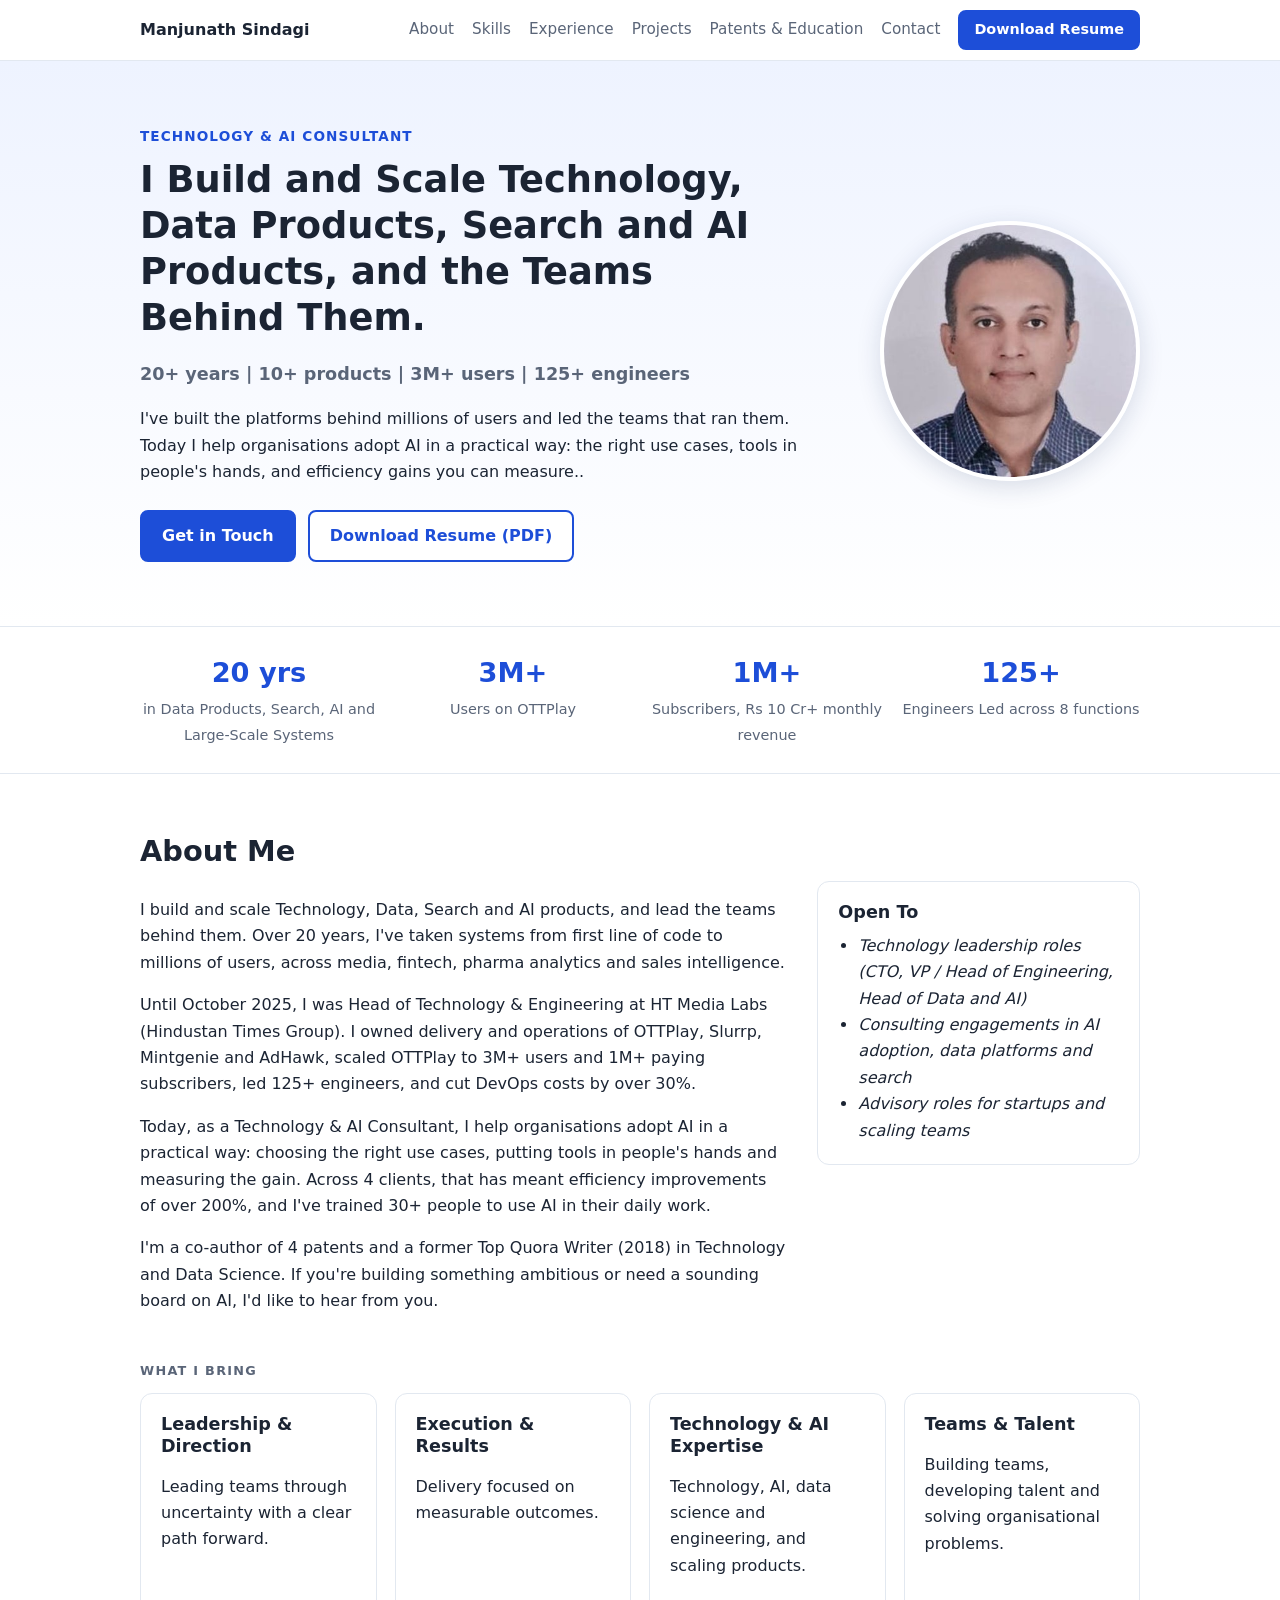
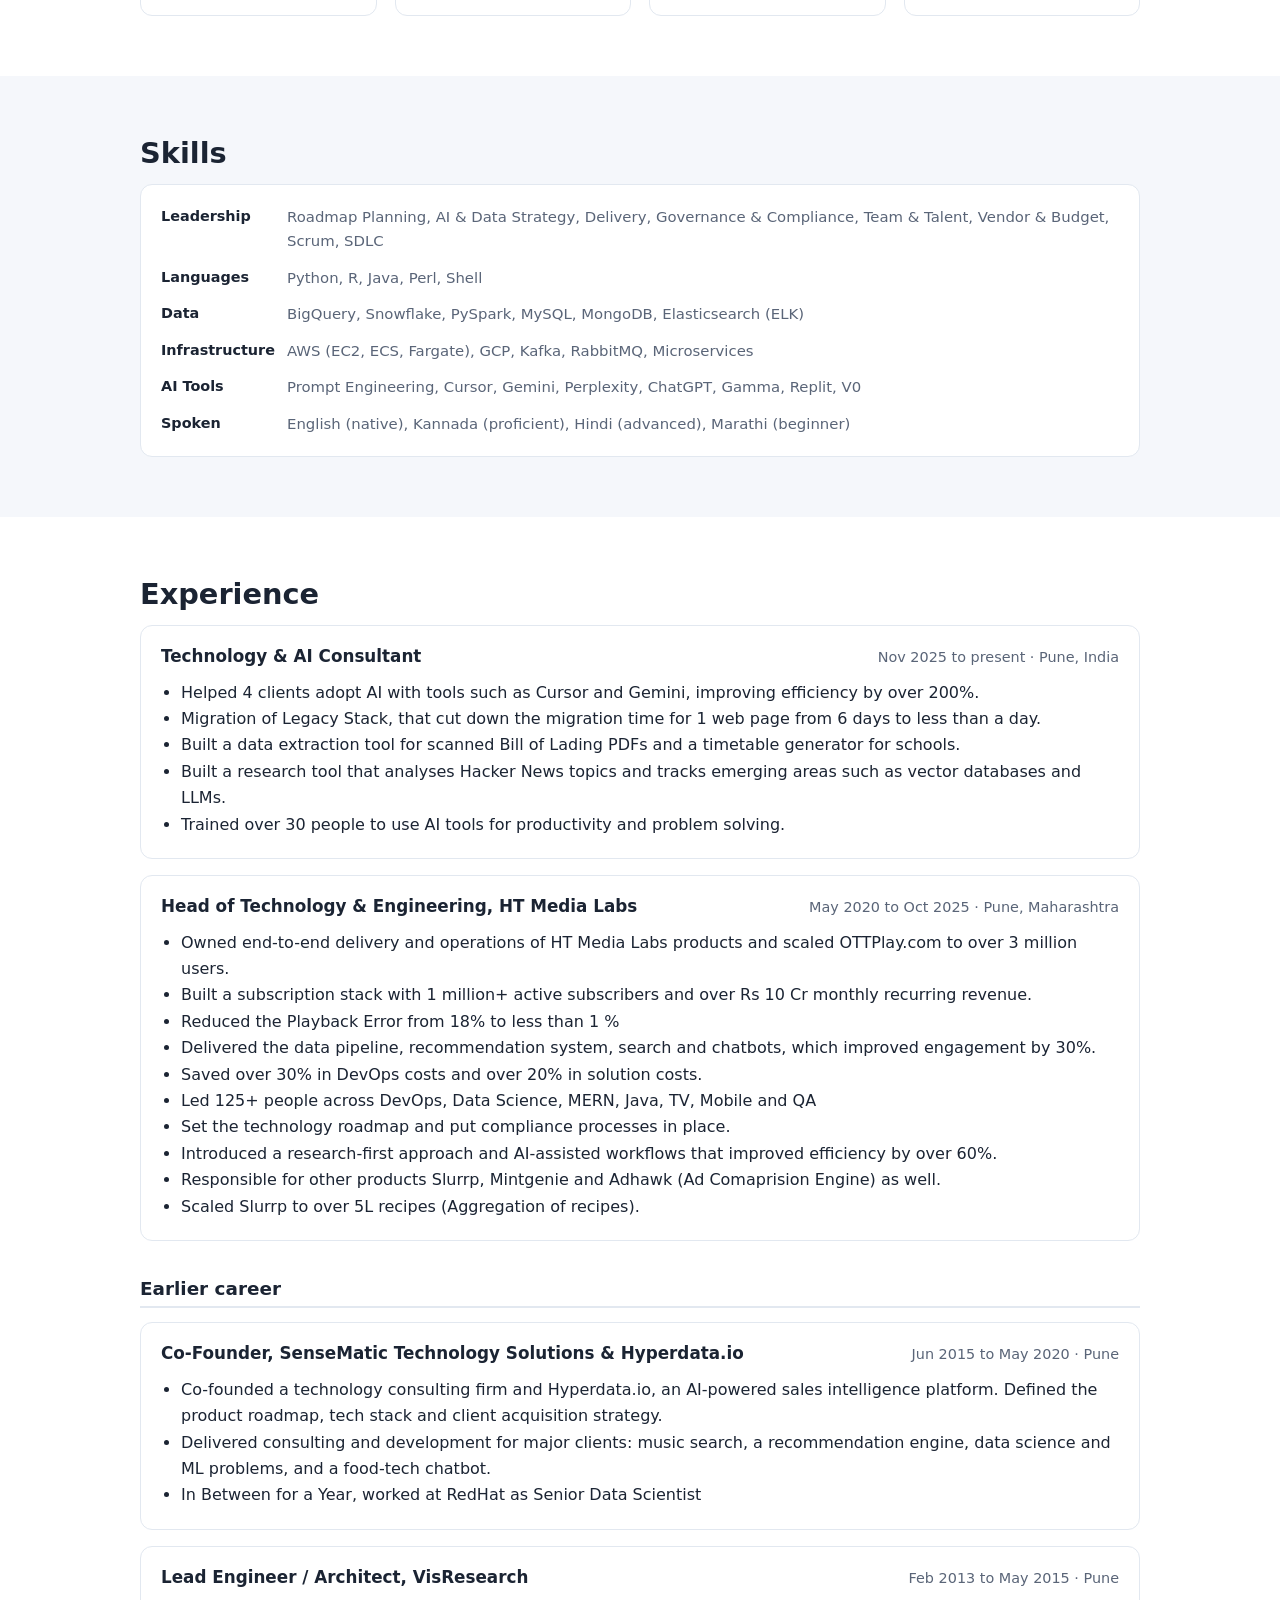
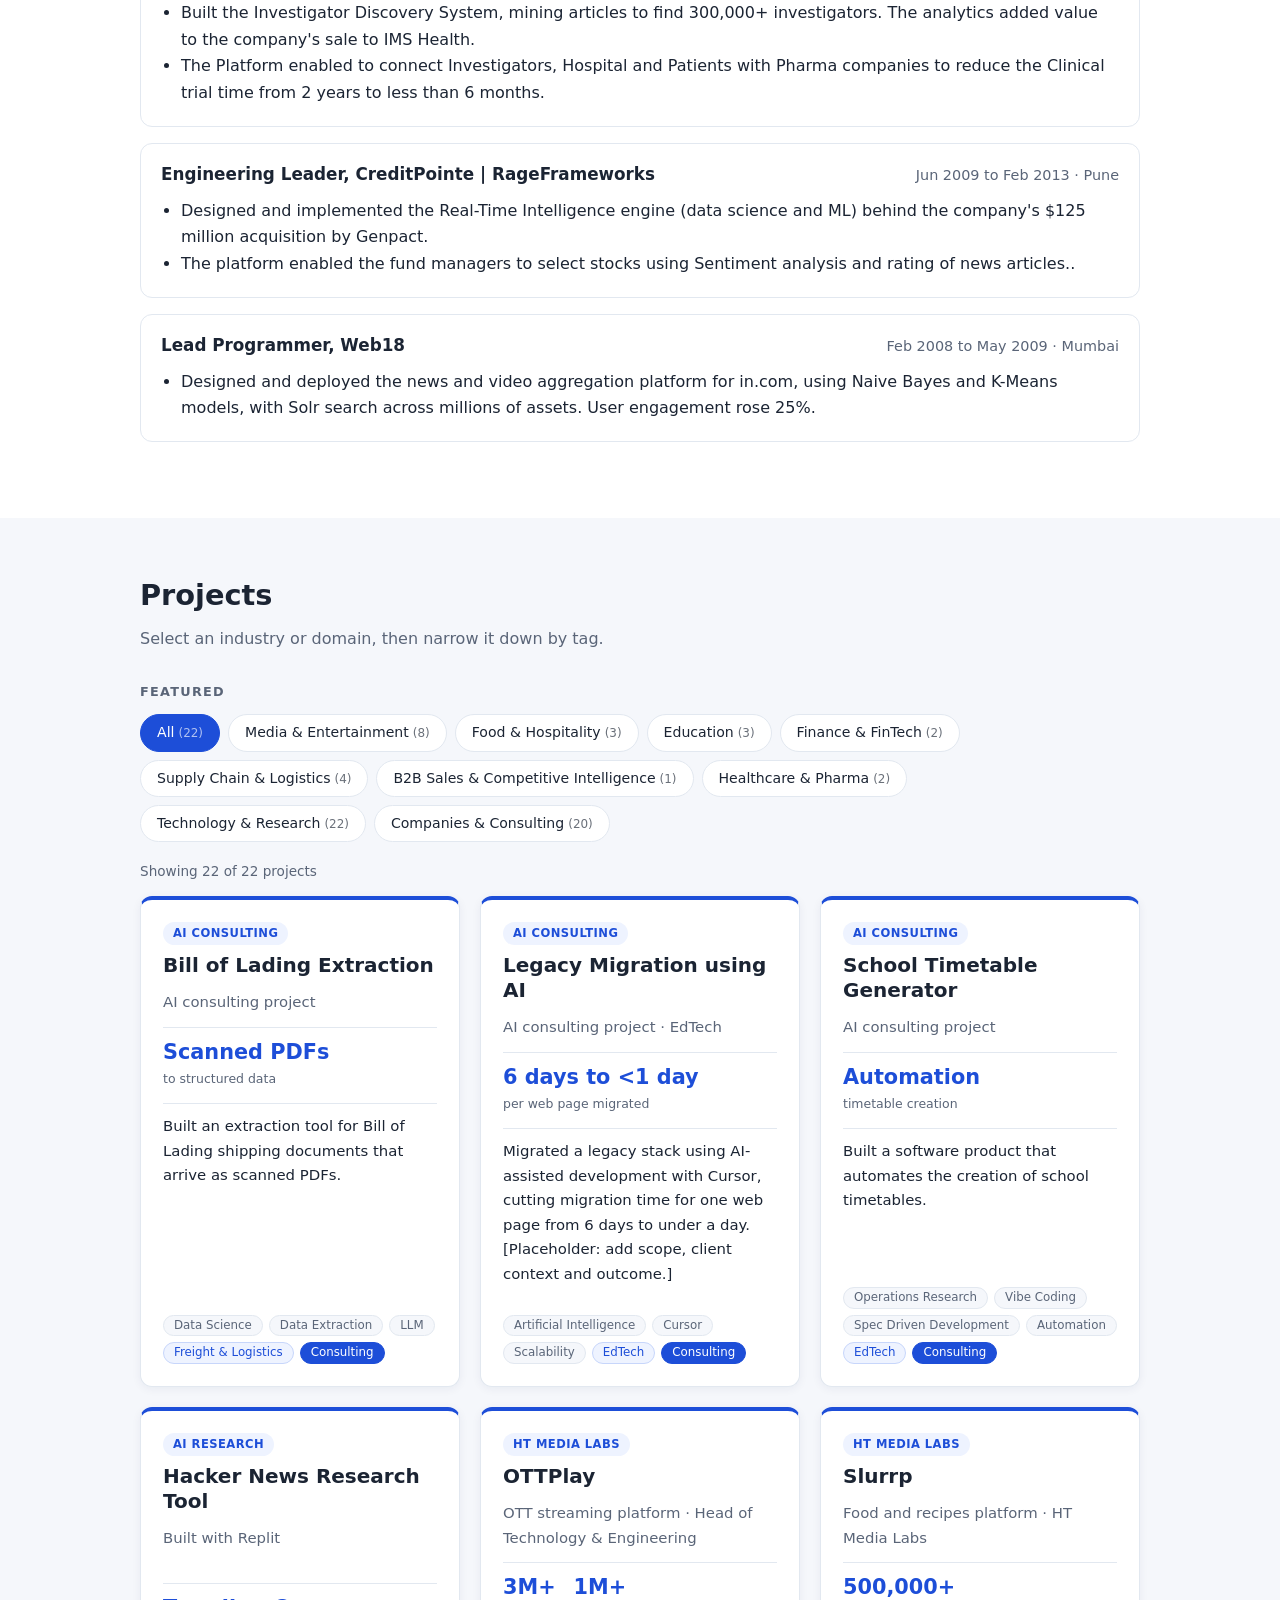
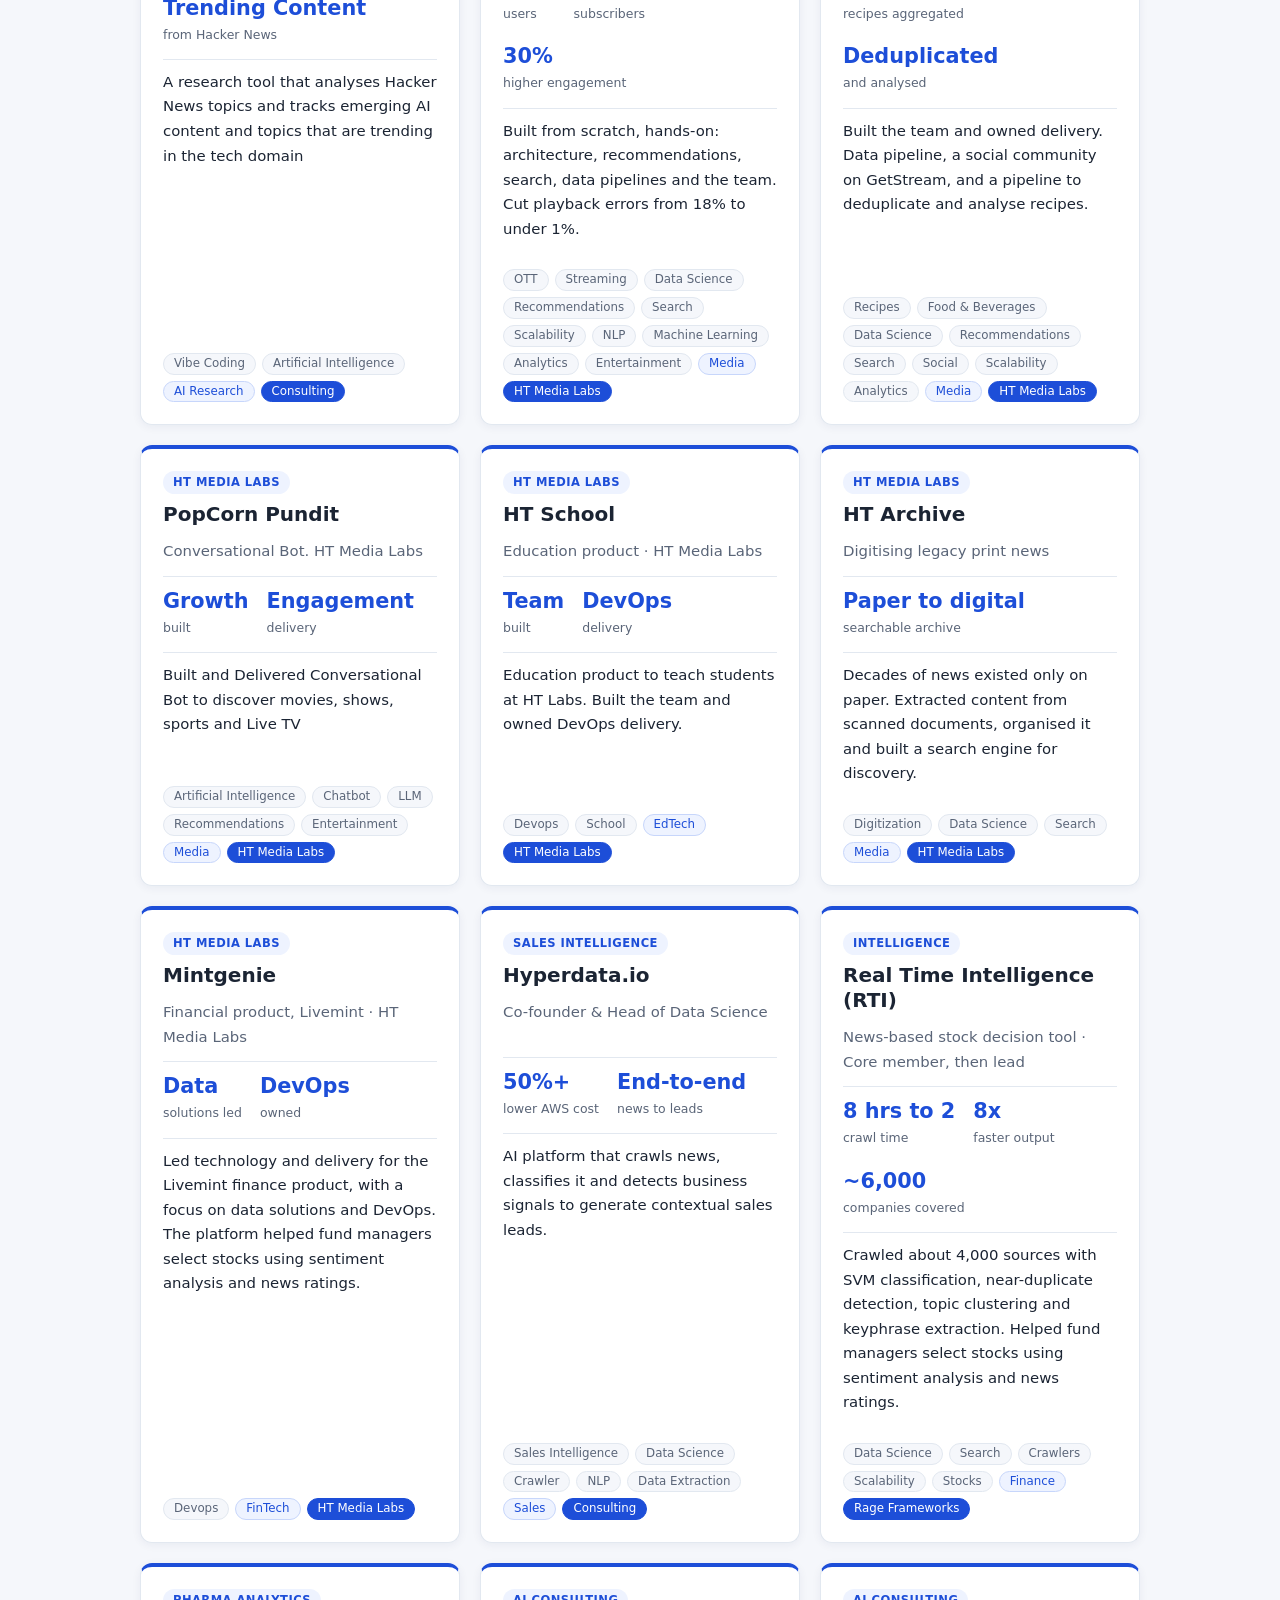
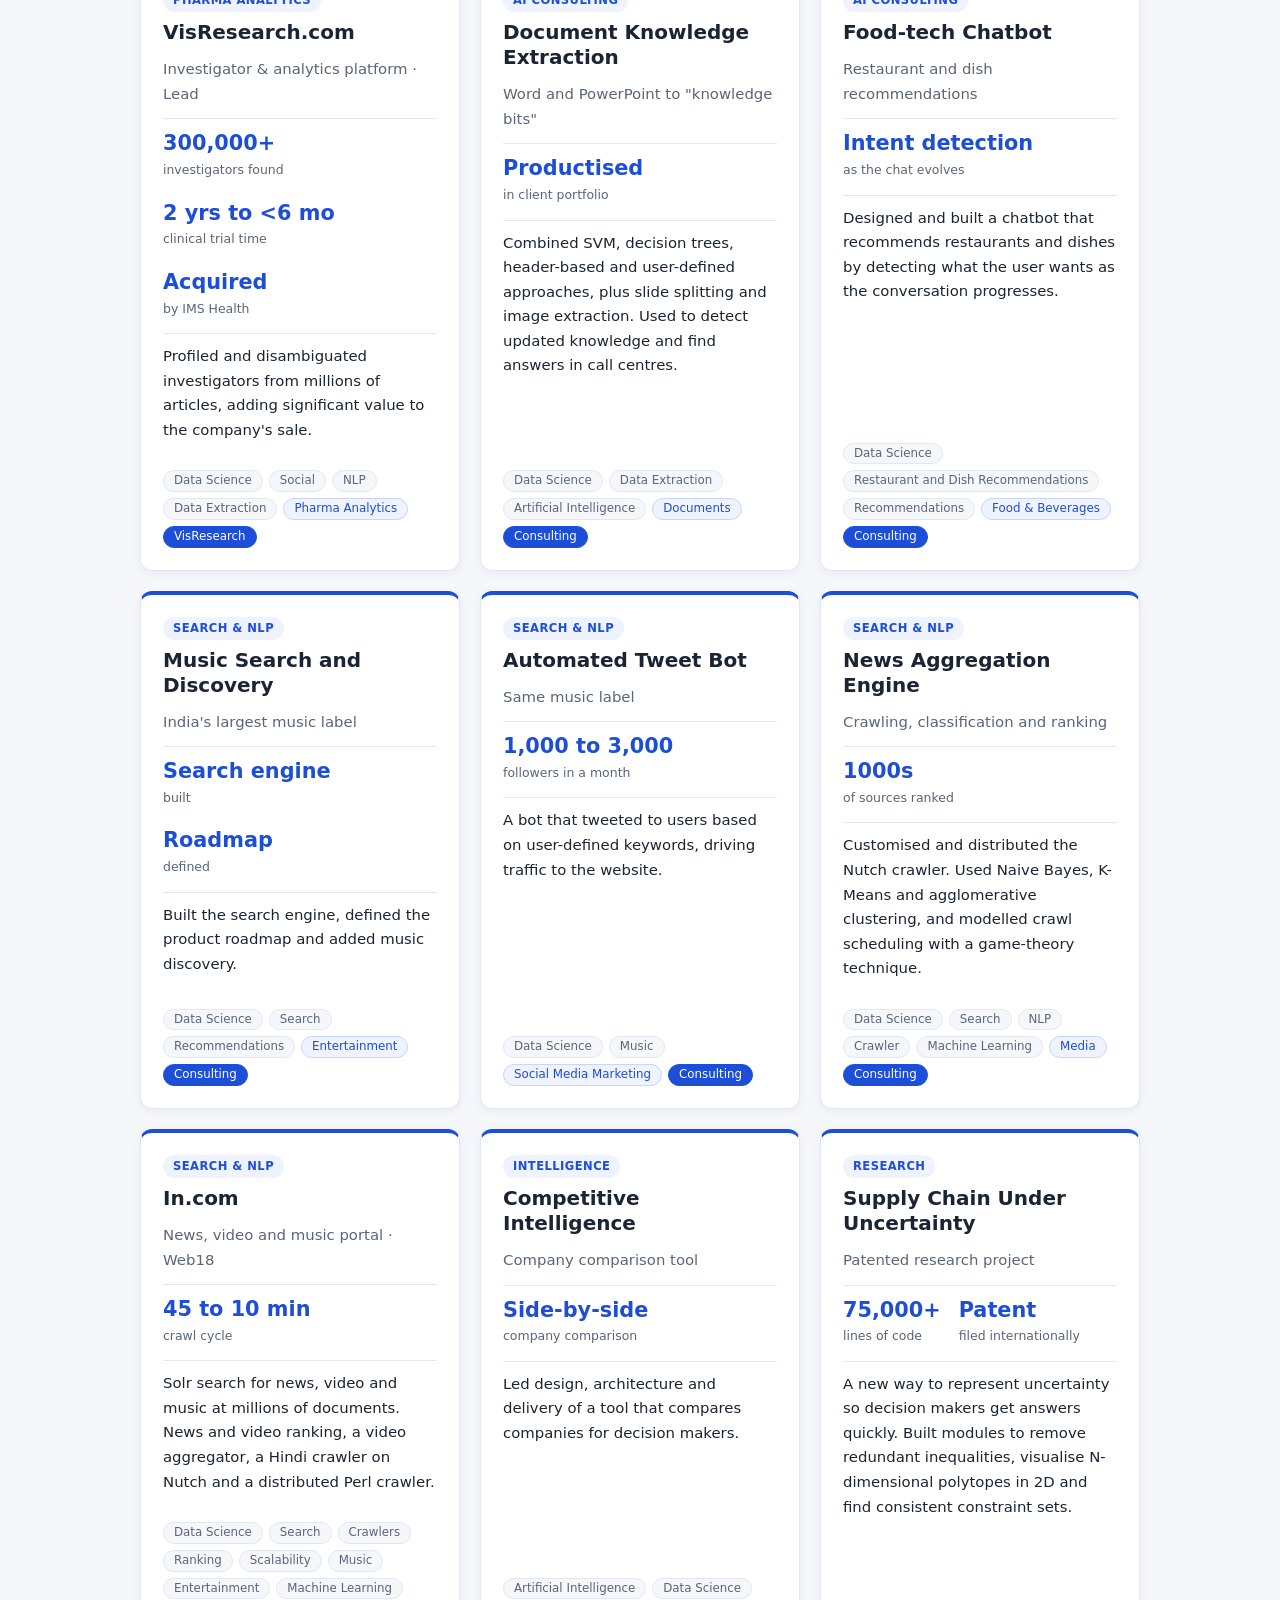
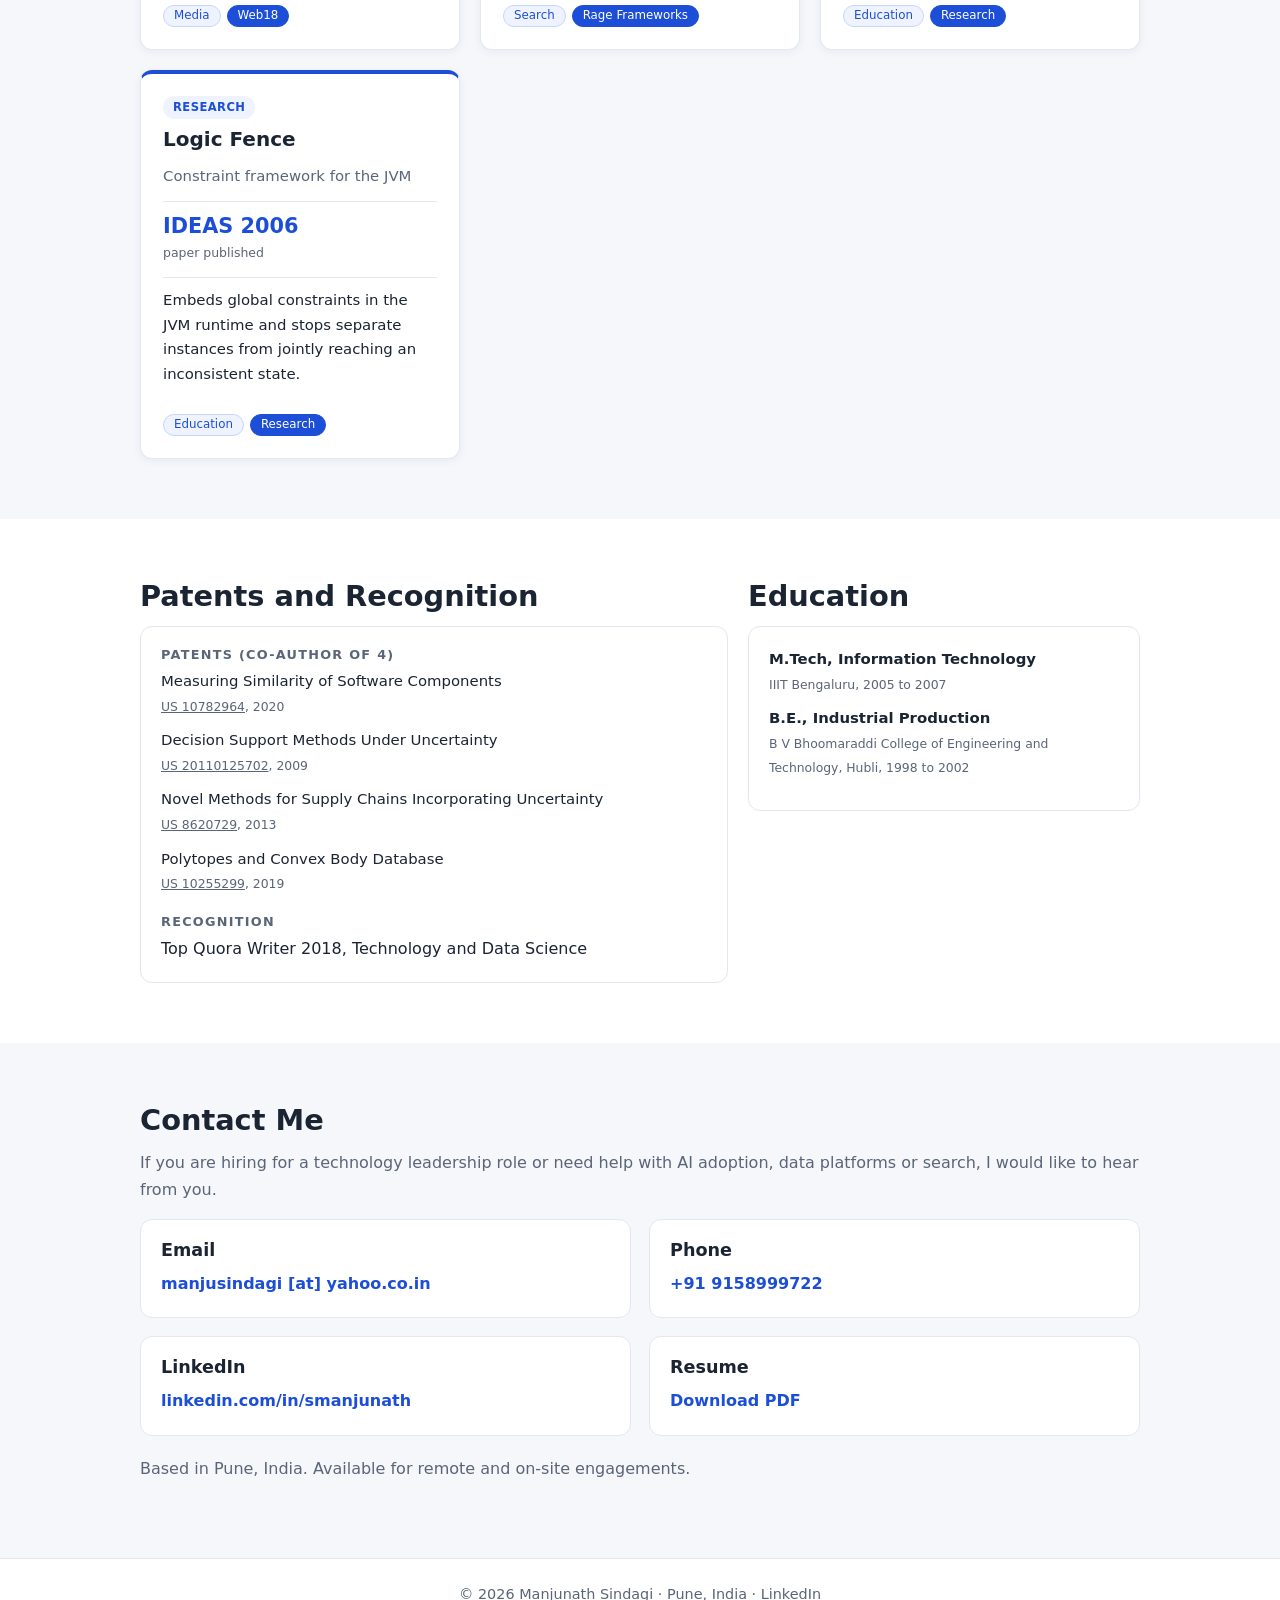
==== index.html @ e5b4298b "Add profile site" ====
<!DOCTYPE html>
<html lang="en">
<head>
  <meta charset="utf-8">
  <meta name="viewport" content="width=device-width, initial-scale=1">
  <title>Manjunath Sindagi | Technology &amp; AI Consultant, Pune</title>
  <meta name="description" content="Manjunath Sindagi is a Technology and AI Consultant in Pune with 20 years of experience building data products, search, AI/ML systems and engineering teams. Scaled OTTPlay to 3M+ users. Open to technology leadership, consulting and advisory roles.">
  <meta name="author" content="Manjunath Sindagi">
  <link rel="canonical" href="https://s-manjunath.github.io/">
  <link rel="icon" href="assets/favicon.svg" type="image/svg+xml">
  <meta name="theme-color" content="#1d4ed8">

  <meta property="og:type" content="website">
  <meta property="og:title" content="Manjunath Sindagi | Technology &amp; AI Consultant">
  <meta property="og:description" content="20 years building data, search and AI products and the teams behind them. Scaled OTTPlay to 3M+ users and led 125+ engineers.">
  <meta property="og:url" content="https://s-manjunath.github.io/">
  <meta property="og:image" content="https://s-manjunath.github.io/assets/og-image.png">
  <meta name="twitter:card" content="summary_large_image">

  <script type="application/ld+json">
  {
    "@context": "https://schema.org",
    "@type": "Person",
    "name": "Manjunath Sindagi",
    "jobTitle": "Technology & AI Consultant",
    "description": "Technology and AI consultant with 20 years of experience in building Technology and Data products, Search, AI/ML systems and engineering leadership.",
    "email": "mailto:manjusindagi [at] yahoo.co.in",
    "url": "https://s-manjunath.github.io/",
    "image": "https://s-manjunath.github.io/assets/photo.jpg",
    "address": {"@type": "PostalAddress", "addressLocality": "Pune", "addressRegion": "Maharashtra", "addressCountry": "IN"},
    "alumniOf": [
      {"@type": "CollegeOrUniversity", "name": "International Institute of Information Technology, Bengaluru"},
      {"@type": "CollegeOrUniversity", "name": "B V Bhoomaraddi College of Engineering and Technology"}
    ],
    "sameAs": ["https://www.linkedin.com/in/smanjunath"]
  }
  </script>

  <link rel="stylesheet" href="styles.css">
  <style>
    /* Project tags: last two = industry (outlined blue) and company / service (solid blue) */
    .feat{display:flex;flex-direction:column}
    .feat[hidden]{display:none}
    .feat .tag{align-self:flex-start}
    .ptags{display:flex;flex-wrap:wrap;gap:6px;margin-top:auto;padding-top:14px}
    .feat .kpis+p{margin-bottom:14px}
    .ptags span{font-size:.74rem;line-height:1.5;background:var(--alt);border:1px solid var(--line);border-radius:999px;padding:1px 10px;color:var(--muted)}
    .ptags .ind{background:#eef3ff;border-color:#c7d6fb;color:var(--brand)}
    .sub-filters{padding-left:14px;border-left:3px solid var(--line)}
    .sub-filters[hidden]{display:none}
    .sub-filters .chip{font-size:.8rem;padding:4px 12px}
    .chip .n{opacity:.65;margin-left:4px;font-size:.85em}
    .count{color:var(--muted);font-size:.85rem;margin:0 0 14px}
    .ptags .org{background:var(--brand);border-color:var(--brand);color:#fff}
  </style>
</head>
<body>
<a class="skip" href="#main">Skip to content</a>

<header class="nav">
  <div class="wrap nav-inner">
    <a class="brand" href="#main">Manjunath Sindagi</a>
    <nav aria-label="Main">
      <a href="#about">About</a>
      <a href="#skills">Skills</a>
      <a href="#experience">Experience</a>
      <a href="#projects">Projects</a>
      <a href="#patents-education">Patents &amp; Education</a>
      <a href="#contact">Contact</a>
      <a class="btn btn-small" href="assets/Manjunath_Sindagi_Resume.pdf" download>Download Resume</a>
    </nav>
  </div>
</header>

<main id="main">

  <section class="hero">
    <div class="wrap hero-inner">
      <div>
        <p class="eyebrow">Technology &amp; AI Consultant</p>
        <h1>I Build and Scale Technology, Data Products, Search and AI Products, and the Teams Behind Them.</h1>
        <p class="lead"><b>20+ years | 10+ products | 3M+ users | 125+ engineers</b>

<p>I've built the platforms behind millions of users and led the teams that ran them. Today I help organisations adopt AI in a practical way: the right use cases, tools in people's hands, and efficiency gains you can measure..</p></p>
        <p class="actions">
          <a class="btn" href="#contact">Get in Touch</a>
          <a class="btn btn-outline" href="assets/Manjunath_Sindagi_Resume.pdf" download>Download Resume (PDF)</a>
        </p>
      </div>
      <img class="photo" src="assets/photo.jpg" alt="Portrait of Manjunath Sindagi" width="260" height="260" fetchpriority="high">
    </div>
  </section>

  <section class="metrics">
    <div class="wrap grid4">
      <div><strong>20 yrs</strong><span>in Data Products, Search, AI and Large-Scale Systems</span></div>
      <div><strong>3M+</strong><span>Users on OTTPlay</span></div>
      <div><strong>1M+</strong><span>Subscribers, Rs 10 Cr+ monthly revenue</span></div>
      <div><strong>125+</strong><span>Engineers Led across 8 functions</span></div>
    </div>
  </section>

  <section id="about" class="section">
    <div class="wrap">
      <h2>About Me</h2>
      <div class="two-col">
        <div>
          <p>I build and scale Technology, Data, Search and AI products, and lead the teams behind them. Over 20 years, I've taken systems from first line of code to millions of users, across media, fintech, pharma analytics and sales intelligence.</p>
<p>Until October 2025, I was Head of Technology &amp; Engineering at HT Media Labs (Hindustan Times Group). I owned delivery and operations of OTTPlay, Slurrp, Mintgenie and AdHawk, scaled OTTPlay to 3M+ users and 1M+ paying subscribers, led 125+ engineers, and cut DevOps costs by over 30%.</p>
<p>Today, as a Technology &amp; AI Consultant, I help organisations adopt AI in a practical way: choosing the right use cases, putting tools in people's hands and measuring the gain. Across 4 clients, that has meant efficiency improvements of over 200%, and I've trained 30+ people to use AI in their daily work.</p>
<p>I'm a co-author of 4 patents and a former Top Quora Writer (2018) in Technology and Data Science. If you're building something ambitious or need a sounding board on AI, I'd like to hear from you.</p>
        </div>
	
        <div class="card">
          <h3>Open To</h3>
          <ul>
            <li><i>Technology leadership roles (CTO, VP / Head of Engineering, Head of Data and AI)</i></li>
            <li><i>Consulting engagements in AI adoption, data platforms and search</i></li>
            <li><i>Advisory roles for startups and scaling teams</i></li>
          </ul>
        </div>
      </div>

      <h3 class="label">What I Bring</h3>
      <div class="cards" style="grid-template-columns:repeat(auto-fit,minmax(220px,1fr))">
        <div class="card">
          <h3>Leadership &amp; Direction</h3>
          <p>Leading teams through uncertainty with a clear path forward.</p>
        </div>
        <div class="card">
          <h3>Execution &amp; Results</h3>
          <p>Delivery focused on measurable outcomes.</p>
        </div>
        <div class="card">
          <h3>Technology &amp; AI Expertise</h3>
          <p>Technology, AI, data science and engineering, and scaling products.</p>
        </div>
        <div class="card">
          <h3>Teams &amp; Talent</h3>
          <p>Building teams, developing talent and solving organisational problems.</p>
        </div>
      </div>
    </div>
  </section>

  <section id="skills" class="section alt">
    <div class="wrap">
      <h2>Skills</h2>
      <div class="card">
          <dl class="skills">
            <dt>Leadership</dt><dd>Roadmap Planning, AI &amp; Data Strategy, Delivery, Governance &amp; Compliance, Team &amp; Talent, Vendor &amp; Budget, Scrum, SDLC</dd>
            <dt>Languages</dt><dd>Python, R, Java, Perl, Shell</dd>
            <dt>Data</dt><dd>BigQuery, Snowflake, PySpark, MySQL, MongoDB, Elasticsearch (ELK)</dd>
            <dt>Infrastructure</dt><dd>AWS (EC2, ECS, Fargate), GCP, Kafka, RabbitMQ, Microservices</dd>
            <dt>AI Tools</dt><dd>Prompt Engineering, Cursor, Gemini, Perplexity, ChatGPT, Gamma, Replit, V0</dd>
            <dt>Spoken</dt><dd>English (native), Kannada (proficient), Hindi (advanced), Marathi (beginner)</dd>
          </dl>
      </div>
    </div>
  </section>

  <section id="experience" class="section">
    <div class="wrap">
      <h2>Experience</h2>

      <article class="job">
        <div class="job-head">
          <h3>Technology &amp; AI Consultant</h3>
          <span class="date">Nov 2025 to present &middot; Pune, India</span>
        </div>
        <ul>
          <li>Helped 4 clients adopt AI with tools such as Cursor and Gemini, improving efficiency by over 200%.</li>
          <li>Migration of Legacy Stack, that cut down the migration time for 1 web page from 6 days to less than a day.</li>
          <li>Built a data extraction tool for scanned Bill of Lading PDFs and a timetable generator for schools.</li>
          <li>Built a research tool that analyses Hacker News topics and tracks emerging areas such as vector databases and LLMs.</li>
	  <li>Trained over 30 people to use AI tools for productivity and problem solving.</li>
        </ul>
      </article>

      <article class="job">
        <div class="job-head">
          <h3>Head of Technology &amp; Engineering, HT Media Labs</h3>
          <span class="date">May 2020 to Oct 2025 &middot; Pune, Maharashtra</span>
        </div>
        <ul>
          <li>Owned end-to-end delivery and operations of HT Media Labs products and scaled OTTPlay.com to over 3 million users.</li>
          <li>Built a subscription stack with 1 million+ active subscribers and over Rs 10 Cr monthly recurring revenue.</li>
	  <li>Reduced the Playback Error from 18% to less than 1 %</li>
          <li>Delivered the data pipeline, recommendation system, search and chatbots, which improved engagement by 30%.</li>
          <li>Saved over 30% in DevOps costs and over 20% in solution costs.</li>
          <li>Led 125+ people across DevOps, Data Science, MERN, Java, TV, Mobile and QA</li>
          <li>Set the technology roadmap and put compliance processes in place.</li>
          <li>Introduced a research-first approach and AI-assisted workflows that improved efficiency by over 60%.</li>
	  <li>Responsible for other products Slurrp, Mintgenie and Adhawk (Ad Comaprision Engine) as well.</li>
          <li>Scaled Slurrp to over 5L recipes (Aggregation of recipes).</li>
        </ul>
      </article>

      <h3 class="group">Earlier career</h3>

      <article class="job">
        <div class="job-head">
          <h3>Co-Founder, SenseMatic Technology Solutions &amp; Hyperdata.io</h3>
          <span class="date">Jun 2015 to May 2020 &middot; Pune</span>
        </div>
        <ul>
          <li>Co-founded a technology consulting firm and Hyperdata.io, an AI-powered sales intelligence platform. Defined the product roadmap, tech stack and client acquisition strategy.</li>
          <li>Delivered consulting and development for major clients: music search, a recommendation engine, data science and ML problems, and a food-tech chatbot.</li>
           <li>In Between for a Year, worked at RedHat as Senior Data Scientist</li>
        </ul>
      </article>

      <article class="job">
        <div class="job-head">
          <h3>Lead Engineer / Architect, VisResearch</h3>
          <span class="date">Feb 2013 to May 2015 &middot; Pune</span>
        </div>
        <ul>
          <li>Built the Investigator Discovery System, mining articles to find 300,000+ investigators. The analytics added value to the company's sale to IMS Health.</li>
<li>The Platform enabled to connect Investigators, Hospital and Patients with Pharma companies to reduce the Clinical trial time from 2 years to less than 6 months.</li>
        </ul>
      </article>

      <article class="job">
        <div class="job-head">
          <h3>Engineering Leader, CreditPointe | RageFrameworks</h3>
          <span class="date">Jun 2009 to Feb 2013 &middot; Pune</span>
        </div>
        <ul>
          <li>Designed and implemented the Real-Time Intelligence engine (data science and ML) behind the company's $125 million acquisition by Genpact.</li>
          <li>The platform enabled the fund managers to select stocks using Sentiment analysis and rating of news articles..</li>
        </ul>
      </article>

      <article class="job">
        <div class="job-head">
          <h3>Lead Programmer, Web18</h3>
          <span class="date">Feb 2008 to May 2009 &middot; Mumbai</span>
        </div>
        <ul>
          <li>Designed and deployed the news and video aggregation platform for in.com, using Naive Bayes and K-Means models, with Solr search across millions of assets. User engagement rose 25%.</li>
        </ul>
      </article>
    </div>
  </section>

  <section id="projects" class="section alt">
    <div class="wrap">
      <h2>Projects</h2>
      <p class="sub">Select an industry or domain, then narrow it down by tag.</p>

      <h3 class="label">Featured</h3>
      <div class="filters" id="filter-main" role="group" aria-label="Filter projects by industry or domain"></div>
      <div class="filters sub-filters" id="filter-sub" role="group" aria-label="Narrow by tag" hidden></div>
      <p class="count" id="filter-count" aria-live="polite"></p>

      <div class="featured">
        <article class="feat">
          <span class="tag">AI Consulting</span>
          <h4>Bill of Lading Extraction</h4>
          <p class="meta">AI consulting project</p>
          <div class="kpis"><div><b>Scanned PDFs</b><span>to structured data</span></div></div>
          <p>Built an extraction tool for Bill of Lading shipping documents that arrive as scanned PDFs.</p>
          <div class="ptags"><span>Data Science</span><span>Data Extraction</span><span>LLM</span><span class="ind">Freight &amp; Logistics</span><span class="org">Consulting</span></div>
        </article>
        <article class="feat">
          <span class="tag">AI Consulting</span>
          <h4>Legacy Migration using AI</h4>
          <p class="meta">AI consulting project &middot; EdTech</p>
          <div class="kpis"><div><b>6 days to &lt;1 day</b><span>per web page migrated</span></div></div>
          <p>Migrated a legacy stack using AI-assisted development with Cursor, cutting migration time for one web page from 6 days to under a day. [Placeholder: add scope, client context and outcome.]</p>
          <div class="ptags"><span>Artificial Intelligence</span><span>Cursor</span><span>Scalability</span><span class="ind">EdTech</span><span class="org">Consulting</span></div>
        </article>
        <article class="feat">
          <span class="tag">AI Consulting</span>
          <h4>School Timetable Generator</h4>
          <p class="meta">AI consulting project</p>
          <div class="kpis"><div><b>Automation</b><span>timetable creation</span></div></div>
          <p>Built a software product that automates the creation of school timetables.</p>
          <div class="ptags"><span>Operations Research</span><span>Vibe Coding</span><span>Spec Driven Development</span><span>Automation</span><span class="ind">EdTech</span><span class="org">Consulting</span></div>
        </article>
        <article class="feat">
          <span class="tag">AI Research</span>
          <h4>Hacker News Research Tool</h4>
          <p class="meta">Built with Replit</p>
	  <p></p>
	 <p></p>
          <div class="kpis"><div><b>Trending Content</b><span>from Hacker News</span></div></div>
          <p>A research tool that analyses Hacker News topics and tracks emerging AI content and topics that are trending in the tech domain</p>
          <div class="ptags"><span>Vibe Coding</span><span>Artificial Intelligence</span><span class="ind">AI Research</span><span class="org">Consulting</span></div>
        </article>
        <article class="feat">
          <span class="tag">HT Media Labs</span>
          <h4>OTTPlay</h4>
          <p class="meta">OTT streaming platform &middot; Head of Technology &amp; Engineering</p>
          <div class="kpis"><div><b>3M+</b><span>users</span></div><div><b>1M+</b><span>subscribers</span></div><div><b>30%</b><span>higher engagement</span></div></div>
          <p>Built from scratch, hands-on: architecture, recommendations, search, data pipelines and the team. Cut playback errors from 18% to under 1%.</p>
          <div class="ptags"><span>OTT</span><span>Streaming</span><span>Data Science</span><span>Recommendations</span><span>Search</span><span>Scalability</span><span>NLP</span><span>Machine Learning</span><span>Analytics</span><span>Entertainment</span><span class="ind">Media</span><span class="org">HT Media Labs</span></div>
        </article>
        <article class="feat">
          <span class="tag">HT Media Labs</span>
          <h4>Slurrp</h4>
          <p class="meta">Food and recipes platform &middot; HT Media Labs</p>
          <div class="kpis"><div><b>500,000+</b><span>recipes aggregated</span></div><div><b>Deduplicated</b><span>and analysed</span></div></div>
          <p>Built the team and owned delivery. Data pipeline, a social community on GetStream, and a pipeline to deduplicate and analyse recipes.</p>
          <div class="ptags"><span>Recipes</span><span>Food &amp; Beverages</span><span>Data Science</span><span>Recommendations</span><span>Search</span><span>Social</span><span>Scalability</span><span>Analytics</span><span class="ind">Media</span><span class="org">HT Media Labs</span></div>
        </article>
        <article class="feat">
          <span class="tag">HT Media Labs</span>
          <h4>PopCorn Pundit</h4>
          <p class="meta">Conversational Bot. HT Media Labs</p>
          <div class="kpis"><div><b>Growth</b><span>built</span></div><div><b>Engagement</b><span>delivery</span></div></div>
          <p>Built and Delivered Conversational Bot to discover movies, shows, sports and Live TV</p>
          <div class="ptags"><span>Artificial Intelligence</span><span>Chatbot</span><span>LLM</span><span>Recommendations</span><span>Entertainment</span><span class="ind">Media</span><span class="org">HT Media Labs</span></div>
        </article>
        <article class="feat">
          <span class="tag">HT Media Labs</span>
          <h4>HT School</h4>
          <p class="meta">Education product &middot; HT Media Labs</p>
          <div class="kpis"><div><b>Team</b><span>built</span></div><div><b>DevOps</b><span>delivery</span></div></div>
          <p>Education product to teach students at HT Labs. Built the team and owned DevOps delivery.</p>
          <div class="ptags"><span>Devops</span><span>School</span><span class="ind">EdTech</span><span class="org">HT Media Labs</span></div>
        </article>
        <article class="feat">
          <span class="tag">HT Media Labs</span>
          <h4>HT Archive</h4>
          <p class="meta">Digitising legacy print news</p>
          <div class="kpis"><div><b>Paper to digital</b><span>searchable archive</span></div></div>
          <p>Decades of news existed only on paper. Extracted content from scanned documents, organised it and built a search engine for discovery.</p>
          <div class="ptags"><span>Digitization</span><span>Data Science</span><span>Search</span><span class="ind">Media</span><span class="org">HT Media Labs</span></div>
        </article>
        <article class="feat">
          <span class="tag">HT Media Labs</span>
          <h4>Mintgenie</h4>
          <p class="meta">Financial product, Livemint &middot; HT Media Labs</p>
          <div class="kpis"><div><b>Data</b><span>solutions led</span></div><div><b>DevOps</b><span>owned</span></div></div>
          <p>Led technology and delivery for the Livemint finance product, with a focus on data solutions and DevOps. The platform helped fund managers select stocks using sentiment analysis and news ratings.</p>
          <div class="ptags"><span>Devops</span><span class="ind">FinTech</span><span class="org">HT Media Labs</span></div>
        </article>
        <article class="feat">
          <span class="tag">Sales Intelligence</span>
          <h4>Hyperdata.io</h4>
          <p class="meta">Co-founder &amp; Head of Data Science</p>
	  <p></p>
	  <p></p>
          <div class="kpis"><div><b>50%+</b><span>lower AWS cost</span></div><div><b>End-to-end</b><span>news to leads</span></div></div>
          <p>AI platform that crawls news, classifies it and detects business signals to generate contextual sales leads.</p>
          <div class="ptags"><span>Sales Intelligence</span><span>Data Science</span><span>Crawler</span><span>NLP</span><span>Data Extraction</span><span class="ind">Sales</span><span class="org">Consulting</span></div>
        </article>
        <article class="feat">
          <span class="tag">Intelligence</span>
          <h4>Real Time Intelligence (RTI)</h4>
          <p class="meta">News-based stock decision tool &middot; Core member, then lead</p>
          <div class="kpis"><div><b>8 hrs to 2</b><span>crawl time</span></div><div><b>8x</b><span>faster output</span></div><div><b>~6,000</b><span>companies covered</span></div></div>
          <p>Crawled about 4,000 sources with SVM classification, near-duplicate detection, topic clustering and keyphrase extraction. Helped fund managers select stocks using sentiment analysis and news ratings.</p>
          <div class="ptags"><span>Data Science</span><span>Search</span><span>Crawlers</span><span>Scalability</span><span>Stocks</span><span class="ind">Finance</span><span class="org">Rage Frameworks</span></div>
        </article>
        <article class="feat">
          <span class="tag">Pharma Analytics</span>
          <h4>VisResearch.com</h4>
          <p class="meta">Investigator &amp; analytics platform &middot; Lead</p>
          <div class="kpis"><div><b>300,000+</b><span>investigators found</span></div><div><b>2 yrs to &lt;6 mo</b><span>clinical trial time</span></div><div><b>Acquired</b><span>by IMS Health</span></div></div>
          <p>Profiled and disambiguated investigators from millions of articles, adding significant value to the company's sale.</p>
          <div class="ptags"><span>Data Science</span><span>Social</span><span>NLP</span><span>Data Extraction</span><span class="ind">Pharma Analytics</span><span class="org">VisResearch</span></div>
        </article>
        <article class="feat">
          <span class="tag">AI Consulting</span>
          <h4>Document Knowledge Extraction</h4>
          <p class="meta">Word and PowerPoint to "knowledge bits"</p>
          <div class="kpis"><div><b>Productised</b><span>in client portfolio</span></div></div>
          <p>Combined SVM, decision trees, header-based and user-defined approaches, plus slide splitting and image extraction. Used to detect updated knowledge and find answers in call centres.</p>
          <div class="ptags"><span>Data Science</span><span>Data Extraction</span><span>Artificial Intelligence</span><span class="ind">Documents</span><span class="org">Consulting</span></div>
        </article>
        <article class="feat">
          <span class="tag">AI Consulting</span>
          <h4>Food-tech Chatbot</h4>
          <p class="meta">Restaurant and dish recommendations</p>
          <div class="kpis"><div><b>Intent detection</b><span>as the chat evolves</span></div></div>
          <p>Designed and built a chatbot that recommends restaurants and dishes by detecting what the user wants as the conversation progresses.</p>
          <div class="ptags"><span>Data Science</span><span>Restaurant and Dish Recommendations</span><span>Recommendations</span><span class="ind">Food &amp; Beverages</span><span class="org">Consulting</span></div>
        </article>
        <article class="feat">
          <span class="tag">Search &amp; NLP</span>
          <h4>Music Search and Discovery</h4>
          <p class="meta">India's largest music label</p>
          <div class="kpis"><div><b>Search engine</b><span>built</span></div><div><b>Roadmap</b><span>defined</span></div></div>
          <p>Built the search engine, defined the product roadmap and added music discovery.</p>
          <div class="ptags"><span>Data Science</span><span>Search</span><span>Recommendations</span><span class="ind">Entertainment</span><span class="org">Consulting</span></div>
        </article>
        <article class="feat">
          <span class="tag">Search &amp; NLP</span>
          <h4>Automated Tweet Bot</h4>
          <p class="meta">Same music label</p>
          <div class="kpis"><div><b>1,000 to 3,000</b><span>followers in a month</span></div></div>
          <p>A bot that tweeted to users based on user-defined keywords, driving traffic to the website.</p>
          <div class="ptags"><span>Data Science</span><span>Music</span><span class="ind">Social Media Marketing</span><span class="org">Consulting</span></div>
        </article>
        <article class="feat">
          <span class="tag">Search &amp; NLP</span>
          <h4>News Aggregation Engine</h4>
          <p class="meta">Crawling, classification and ranking</p>
          <div class="kpis"><div><b>1000s</b><span>of sources ranked</span></div></div>
          <p>Customised and distributed the Nutch crawler. Used Naive Bayes, K-Means and agglomerative clustering, and modelled crawl scheduling with a game-theory technique.</p>
          <div class="ptags"><span>Data Science</span><span>Search</span><span>NLP</span><span>Crawler</span><span>Machine Learning</span><span class="ind">Media</span><span class="org">Consulting</span></div>
        </article>
        <article class="feat">
          <span class="tag">Search &amp; NLP</span>
          <h4>In.com</h4>
          <p class="meta">News, video and music portal &middot; Web18</p>
          <div class="kpis"><div><b>45 to 10 min</b><span>crawl cycle</span></div></div>
          <p>Solr search for news, video and music at millions of documents. News and video ranking, a video aggregator, a Hindi crawler on Nutch and a distributed Perl crawler.</p>
          <div class="ptags"><span>Data Science</span><span>Search</span><span>Crawlers</span><span>Ranking</span><span>Scalability</span><span>Music</span><span>Entertainment</span><span>Machine Learning</span><span class="ind">Media</span><span class="org">Web18</span></div>
        </article>
        <article class="feat">
          <span class="tag">Intelligence</span>
          <h4>Competitive Intelligence</h4>
          <p class="meta">Company comparison tool</p>
          <div class="kpis"><div><b>Side-by-side</b><span>company comparison</span></div></div>
          <p>Led design, architecture and delivery of a tool that compares companies for decision makers.</p>
          <div class="ptags"><span>Artificial Intelligence</span><span>Data Science</span><span class="ind">Search</span><span class="org">Rage Frameworks</span></div>
        </article>
        <article class="feat">
          <span class="tag">Research</span>
          <h4>Supply Chain Under Uncertainty</h4>
          <p class="meta">Patented research project</p>
          <div class="kpis"><div><b>75,000+</b><span>lines of code</span></div><div><b>Patent</b><span>filed internationally</span></div></div>
          <p>A new way to represent uncertainty so decision makers get answers quickly. Built modules to remove redundant inequalities, visualise N-dimensional polytopes in 2D and find consistent constraint sets.</p>
          <div class="ptags"><span class="ind">Education</span><span class="org">Research</span></div>
        </article>
        <article class="feat">
          <span class="tag">Research</span>
          <h4>Logic Fence</h4>
          <p class="meta">Constraint framework for the JVM</p>
          <div class="kpis"><div><b>IDEAS 2006</b><span>paper published</span></div></div>
          <p>Embeds global constraints in the JVM runtime and stops separate instances from jointly reaching an inconsistent state.</p>
          <div class="ptags"><span class="ind">Education</span><span class="org">Research</span></div>
        </article>
      </div>
    </div>
  </section>

  <section id="patents-education" class="section">
    <div class="wrap">
      <div class="skills-grid">
        <div id="patents">
          <h2>Patents and Recognition</h2>
          <div class="card">
            <h3>Patents (co-author of 4)</h3>
            <ul class="plain">
              <li>Measuring Similarity of Software Components<br><small><a href="https://patents.google.com/patent/US10782964" target="_blank" rel="noopener">US 10782964</a>, 2020</small></li>
              <li>Decision Support Methods Under Uncertainty<br><small><a href="https://patents.google.com/patent/US20110125702" target="_blank" rel="noopener">US 20110125702</a>, 2009</small></li>
              <li>Novel Methods for Supply Chains Incorporating Uncertainty<br><small><a href="https://patents.google.com/patent/US8620729" target="_blank" rel="noopener">US 8620729</a>, 2013</small></li>
              <li>Polytopes and Convex Body Database<br><small><a href="https://patents.google.com/patent/US10255299" target="_blank" rel="noopener">US 10255299</a>, 2019</small></li>
            </ul>
            <h3>Recognition</h3>
            <p>Top Quora Writer 2018, Technology and Data Science</p>
          </div>
        </div>
        <div id="education">
          <h2>Education</h2>
          <div class="card">
            <ul class="plain">
              <li><b>M.Tech, Information Technology</b><br><small>IIIT Bengaluru, 2005 to 2007</small></li>
              <li><b>B.E., Industrial Production</b><br><small>B V Bhoomaraddi College of Engineering and Technology, Hubli, 1998 to 2002</small></li>
            </ul>
          </div>
        </div>
      </div>
    </div>
  </section>

  <section id="contact" class="section alt">
    <div class="wrap">
      <h2>Contact Me</h2>
      <p class="sub">If you are hiring for a technology leadership role or need help with AI adoption, data platforms or search, I would like to hear from you.</p>
      <div class="cards" style="grid-template-columns:repeat(auto-fit,minmax(min(100%,420px),1fr))">
        <a class="card contact" href="mailto:manjusindagi [at] yahoo.co.in?subject=Opportunity%20for%20Manjunath%20Sindagi">
          <h3>Email</h3><p>manjusindagi [at] yahoo.co.in </p>
        </a>
        <a class="card contact" href="tel:+919158999722">
          <h3>Phone</h3><p>+91 9158999722</p>
        </a>
        <a class="card contact" href="https://www.linkedin.com/in/smanjunath" target="_blank" rel="noopener">
          <h3>LinkedIn</h3><p>linkedin.com/in/smanjunath</p>
        </a>
        <a class="card contact" href="assets/Manjunath_Sindagi_Resume.pdf" download>
          <h3>Resume</h3><p>Download PDF</p>
        </a>
      </div>
      <p class="note">Based in Pune, India. Available for remote and on-site engagements.</p>
    </div>
  </section>

</main>

<footer>
  <div class="wrap">&copy; <span id="y"></span> Manjunath Sindagi &middot; Pune, India &middot; <a href="https://www.linkedin.com/in/smanjunath" target="_blank" rel="noopener">LinkedIn</a></div>
</footer>
<script>
// Industry / domain taxonomy: edit the lists to change the filters.
var TAXONOMY=[
  ['Media & Entertainment',['Media','Entertainment','OTT','Streaming','Music','Digitization','Chatbot','Social Media Marketing']],
  ['Food & Hospitality',['Food & Beverages','Recipes','Restaurant and Dish Recommendations','Social']],
  ['Education',['EdTech','School','Operations Research']],
  ['Finance & FinTech',['Finance','FinTech','Stocks']],
  ['Supply Chain & Logistics',['Freight & Logistics','Data Extraction']],
  ['B2B Sales & Competitive Intelligence',['Sales','Sales Intelligence']],
  ['Healthcare & Pharma',['Pharma Analytics','Social']],
  ['Technology & Research',['Artificial Intelligence','LLM','Data Extraction','Documents','Data Science','Search','Recommendations','Scalability','Vibe Coding','AI Research','Research','NLP','Ranking','Cursor','Devops','Crawler','Machine Learning','Analytics','Spec Driven Development','Automation']],
  ['Companies & Consulting',['HT Media Labs','VisResearch','Consulting','Rage Frameworks','Web18']]
];
(function(){
  var cards=[].slice.call(document.querySelectorAll('.feat'));
  cards.forEach(function(c){c._tags=[].map.call(c.querySelectorAll('.ptags span'),function(x){return x.textContent.trim()})});
  var main=document.getElementById('filter-main'),sub=document.getElementById('filter-sub'),count=document.getElementById('filter-count');
  var group=null,tag=null;
  function inGroup(c,g){return c._tags.some(function(t){return g[1].indexOf(t)>-1})}
  function n(fn){return cards.filter(fn).length}
  function chip(label,num,active,fn){
    var b=document.createElement('button');b.className='chip'+(active?' active':'');b.type='button';
    b.setAttribute('aria-pressed',active?'true':'false');
    b.appendChild(document.createTextNode(label));
    var s=document.createElement('span');s.className='n';s.textContent='('+num+')';b.appendChild(s);
    b.addEventListener('click',fn);return b;
  }
  function render(){
    main.innerHTML='';sub.innerHTML='';
    main.appendChild(chip('All',cards.length,!group,function(){group=null;tag=null;render()}));
    TAXONOMY.forEach(function(g){
      main.appendChild(chip(g[0],n(function(c){return inGroup(c,g)}),group===g,function(){group=(group===g?null:g);tag=null;render()}));
    });
    if(group){
      sub.hidden=false;
      group[1].forEach(function(t){
        var k=n(function(c){return c._tags.indexOf(t)>-1});
        if(!k)return; // hide tags with no projects
        sub.appendChild(chip(t,k,tag===t,function(){tag=(tag===t?null:t);render()}));
      });
    } else sub.hidden=true;
    var shown=0;
    cards.forEach(function(c){
      var ok=!group||(tag?c._tags.indexOf(tag)>-1:inGroup(c,group));
      c.hidden=!ok;if(ok)shown++;
    });
    count.textContent='Showing '+shown+' of '+cards.length+' projects';
  }
  render();
})();
document.getElementById('y').textContent = new Date().getFullYear();
</script>
</body>
</html>
---- styles.css ----
:root{--bg:#fff;--alt:#f5f7fb;--text:#1b2433;--muted:#5a6578;--brand:#1d4ed8;--brand-dark:#173ea8;--line:#e2e8f0;--radius:12px}
*{box-sizing:border-box}
html{scroll-behavior:smooth;scroll-padding-top:70px}
body{margin:0;font:16px/1.65 system-ui,-apple-system,"Segoe UI",Roboto,Arial,sans-serif;color:var(--text);background:var(--bg)}
.wrap{max-width:1040px;margin:0 auto;padding:0 20px}
a{color:var(--brand)}
h1,h2,h3,h4{line-height:1.25;margin:0 0 .5em}
h2{font-size:1.8rem;margin-bottom:.4em}
.nav{position:sticky;top:0;background:rgba(255,255,255,.95);border-bottom:1px solid var(--line);z-index:10;backdrop-filter:blur(6px)}
.nav-inner{display:flex;align-items:center;justify-content:space-between;gap:16px;min-height:60px;flex-wrap:wrap}
.brand{font-weight:700;color:var(--text);text-decoration:none}
nav{display:flex;align-items:center;gap:18px;flex-wrap:wrap}
nav a{text-decoration:none;color:var(--muted);font-size:.95rem}
nav a:hover{color:var(--brand)}
.btn{display:inline-block;background:var(--brand);color:#fff;padding:11px 20px;border-radius:8px;text-decoration:none;font-weight:600;border:2px solid var(--brand)}
.btn:hover{background:var(--brand-dark);border-color:var(--brand-dark);color:#fff}
.btn-outline{background:#fff;color:var(--brand)}
.btn-small{padding:6px 14px;font-size:.9rem;color:#fff}
.hero{padding:64px 0 48px;background:linear-gradient(180deg,#eef3ff,#fff)}
.hero-inner{display:flex;align-items:center;justify-content:space-between;gap:40px}
.hero h1{font-size:2.3rem;max-width:640px}
.eyebrow{color:var(--brand);font-weight:700;text-transform:uppercase;letter-spacing:.08em;font-size:.85rem;margin:0 0 10px}
.lead{font-size:1.1rem;color:var(--muted);max-width:620px}
.actions{display:flex;gap:12px;flex-wrap:wrap;margin-top:24px}
.photo{border-radius:50%;object-fit:cover;border:4px solid #fff;box-shadow:0 6px 24px rgba(20,40,90,.15);flex:none}
.metrics{border-top:1px solid var(--line);border-bottom:1px solid var(--line)}
.grid4{display:grid;grid-template-columns:repeat(4,1fr);gap:16px;padding-top:24px;padding-bottom:24px}
.grid4 div{text-align:center}
.grid4 strong{display:block;font-size:1.7rem;color:var(--brand)}
.grid4 span{font-size:.9rem;color:var(--muted)}
.section{padding:60px 0}
.alt{background:var(--alt)}
.sub{color:var(--muted);margin-top:0}
.two-col{display:grid;grid-template-columns:2fr 1fr;gap:32px;align-items:start}
.card{background:#fff;border:1px solid var(--line);border-radius:var(--radius);padding:20px}
.cards{display:grid;grid-template-columns:repeat(auto-fit,minmax(300px,1fr));gap:18px}
.card h3{font-size:1.1rem}
.card ul{margin:0;padding-left:20px}
.group{margin:36px 0 14px;padding-bottom:6px;border-bottom:2px solid var(--line);font-size:1.15rem}
.project h4{font-size:1.05rem;margin-bottom:.6em}
.project small{display:block;color:var(--muted);font-weight:400;font-size:.85rem}
.project p{margin:.4em 0;font-size:.95rem}
.result{background:#eef6ff;border-left:3px solid var(--brand);padding:8px 10px;border-radius:4px}
.wide{grid-column:1/-1}
.job{background:#fff;border:1px solid var(--line);border-radius:var(--radius);padding:20px;margin-bottom:16px}
.job-head{display:flex;justify-content:space-between;gap:12px;flex-wrap:wrap;align-items:baseline}
.job h3{margin:0;font-size:1.1rem}
.date{color:var(--muted);font-size:.9rem}
.job ul{margin:10px 0 0;padding-left:20px}
.tags{display:flex;flex-wrap:wrap;gap:8px;margin:0}
.tags span{background:var(--alt);border:1px solid var(--line);border-radius:999px;padding:3px 12px;font-size:.85rem}
.contact{text-decoration:none;color:var(--text);transition:transform .15s,border-color .15s}
.contact:hover{transform:translateY(-2px);border-color:var(--brand)}
.contact p{margin:0;color:var(--brand);font-weight:600;word-break:break-all}
.note{color:var(--muted);margin-top:20px}
footer{border-top:1px solid var(--line);padding:24px 0;color:var(--muted);font-size:.9rem;text-align:center}
@media (max-width:760px){
  .hero-inner{flex-direction:column-reverse;text-align:left;align-items:flex-start}
  .hero h1{font-size:1.8rem}
  .photo{width:160px;height:160px}
  .grid4{grid-template-columns:repeat(2,1fr)}
  .two-col{grid-template-columns:1fr}
  nav{gap:12px}
}

/* Projects redesign */
.label{font-size:.8rem;text-transform:uppercase;letter-spacing:.1em;color:var(--muted);margin:32px 0 14px}
.meta{color:var(--muted);font-size:.85rem;margin:0 0 10px}
.featured{display:grid;grid-template-columns:repeat(3,1fr);gap:20px}
.feat{background:#fff;border:1px solid var(--line);border-top:4px solid var(--brand);border-radius:var(--radius);padding:22px;box-shadow:0 2px 10px rgba(20,40,90,.06)}
.feat h4{font-size:1.25rem;margin:8px 0 2px}
.feat p{font-size:.93rem;margin:10px 0 0}
.tag{display:inline-block;background:#eef3ff;color:var(--brand);font-size:.72rem;font-weight:700;padding:2px 10px;border-radius:999px;text-transform:uppercase;letter-spacing:.04em}
.kpis{display:flex;gap:18px;flex-wrap:wrap;padding:12px 0;border-top:1px solid var(--line);border-bottom:1px solid var(--line);margin-top:12px}
.kpis b{display:block;font-size:1.3rem;color:var(--brand);line-height:1.2}
.kpis span{font-size:.78rem;color:var(--muted)}
.filters{display:flex;gap:8px;flex-wrap:wrap;margin-bottom:18px}
.chip{font:inherit;font-size:.88rem;background:#fff;border:1px solid var(--line);border-radius:999px;padding:6px 16px;cursor:pointer;color:var(--text)}
.chip:hover{border-color:var(--brand)}
.chip.active{background:var(--brand);border-color:var(--brand);color:#fff}
.grid{display:grid;grid-template-columns:repeat(3,1fr);gap:16px;align-items:start}
.proj{background:#fff;border:1px solid var(--line);border-radius:var(--radius);padding:18px}
.proj[hidden]{display:none}
.proj h4{font-size:1rem;margin:0 0 2px}
.proj .out{font-weight:600;font-size:.92rem;margin:0 0 8px}
.proj details{font-size:.9rem;color:var(--muted)}
.proj summary{cursor:pointer;color:var(--brand);font-weight:600;font-size:.88rem}
.proj details p{margin:8px 0 0}
.skills-grid{display:grid;grid-template-columns:3fr 2fr;gap:20px;align-items:start}
.skills{margin:0;display:grid;grid-template-columns:110px 1fr;gap:12px 16px}
.skills dt{font-weight:700;font-size:.9rem}
.skills dd{margin:0;color:var(--muted);font-size:.93rem}
.skills-grid h3{font-size:.8rem;text-transform:uppercase;letter-spacing:.1em;color:var(--muted);margin:18px 0 6px}
.skills-grid h3:first-child{margin-top:0}
.skills-grid p{margin:0}
.plain{list-style:none;padding:0!important;margin:0}
.plain li{margin-bottom:10px;font-size:.93rem}
.plain small{color:var(--muted)}
@media (max-width:900px){.featured,.grid{grid-template-columns:1fr 1fr}.skills-grid{grid-template-columns:1fr}}
@media (max-width:600px){.featured,.grid{grid-template-columns:1fr}.skills{grid-template-columns:1fr;gap:2px}.skills dd{margin-bottom:10px}}

/* Accessibility and polish */
.skip{position:absolute;left:-9999px;top:8px;background:var(--brand);color:#fff;padding:8px 14px;border-radius:6px;z-index:20}
.skip:focus{left:8px}
a:focus-visible,button:focus-visible,summary:focus-visible{outline:3px solid #f59e0b;outline-offset:2px;border-radius:4px}
.photo{width:260px;height:260px}
@media (max-width:760px){.photo{width:150px;height:150px}.nav .btn-small{display:none}.nav-inner{padding:8px 20px;min-height:0}}
.job h3{font-size:1.05rem}
.card a,.plain a{word-break:normal}
.plain small a{color:var(--muted)}
footer a{color:var(--muted)}
@media (prefers-reduced-motion:reduce){html{scroll-behavior:auto}*{transition:none!important}}
@media print{.nav,.filters,.skip{display:none}.proj[hidden]{display:block}.section{padding:24px 0}}
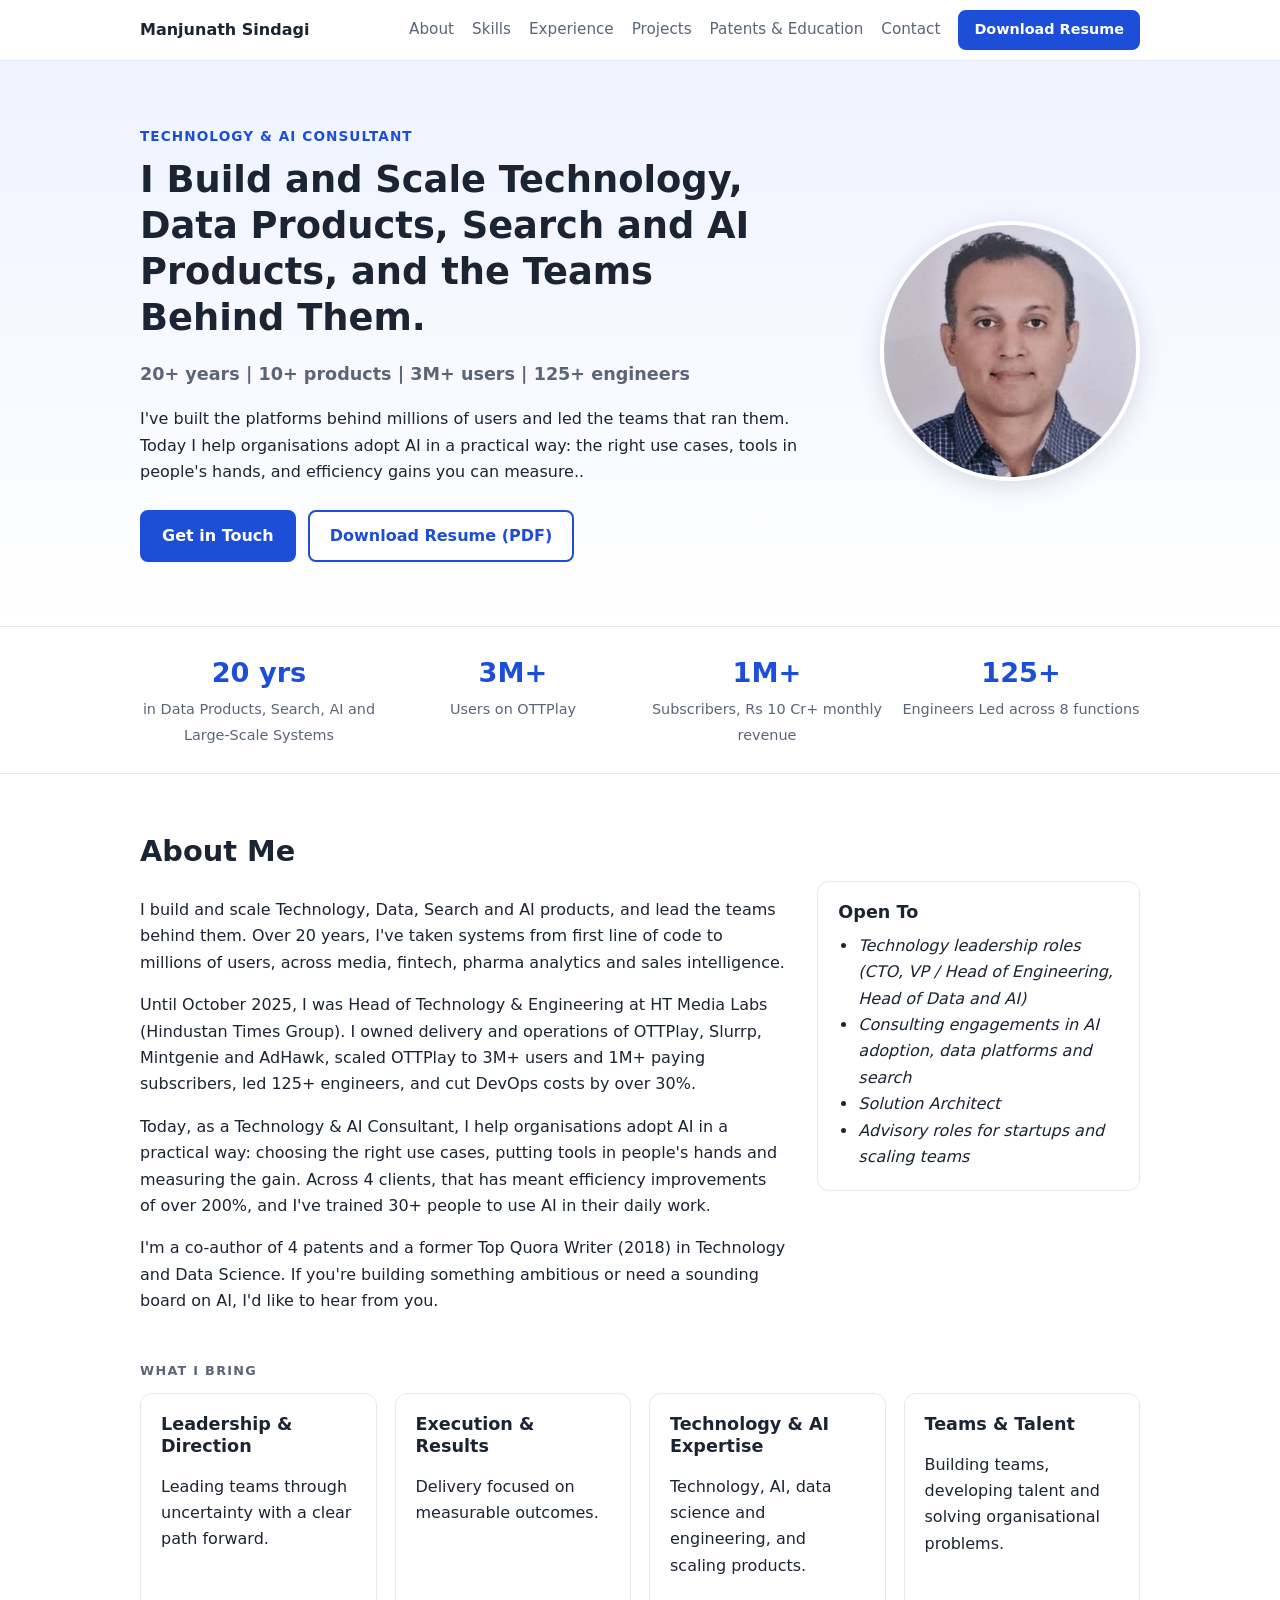
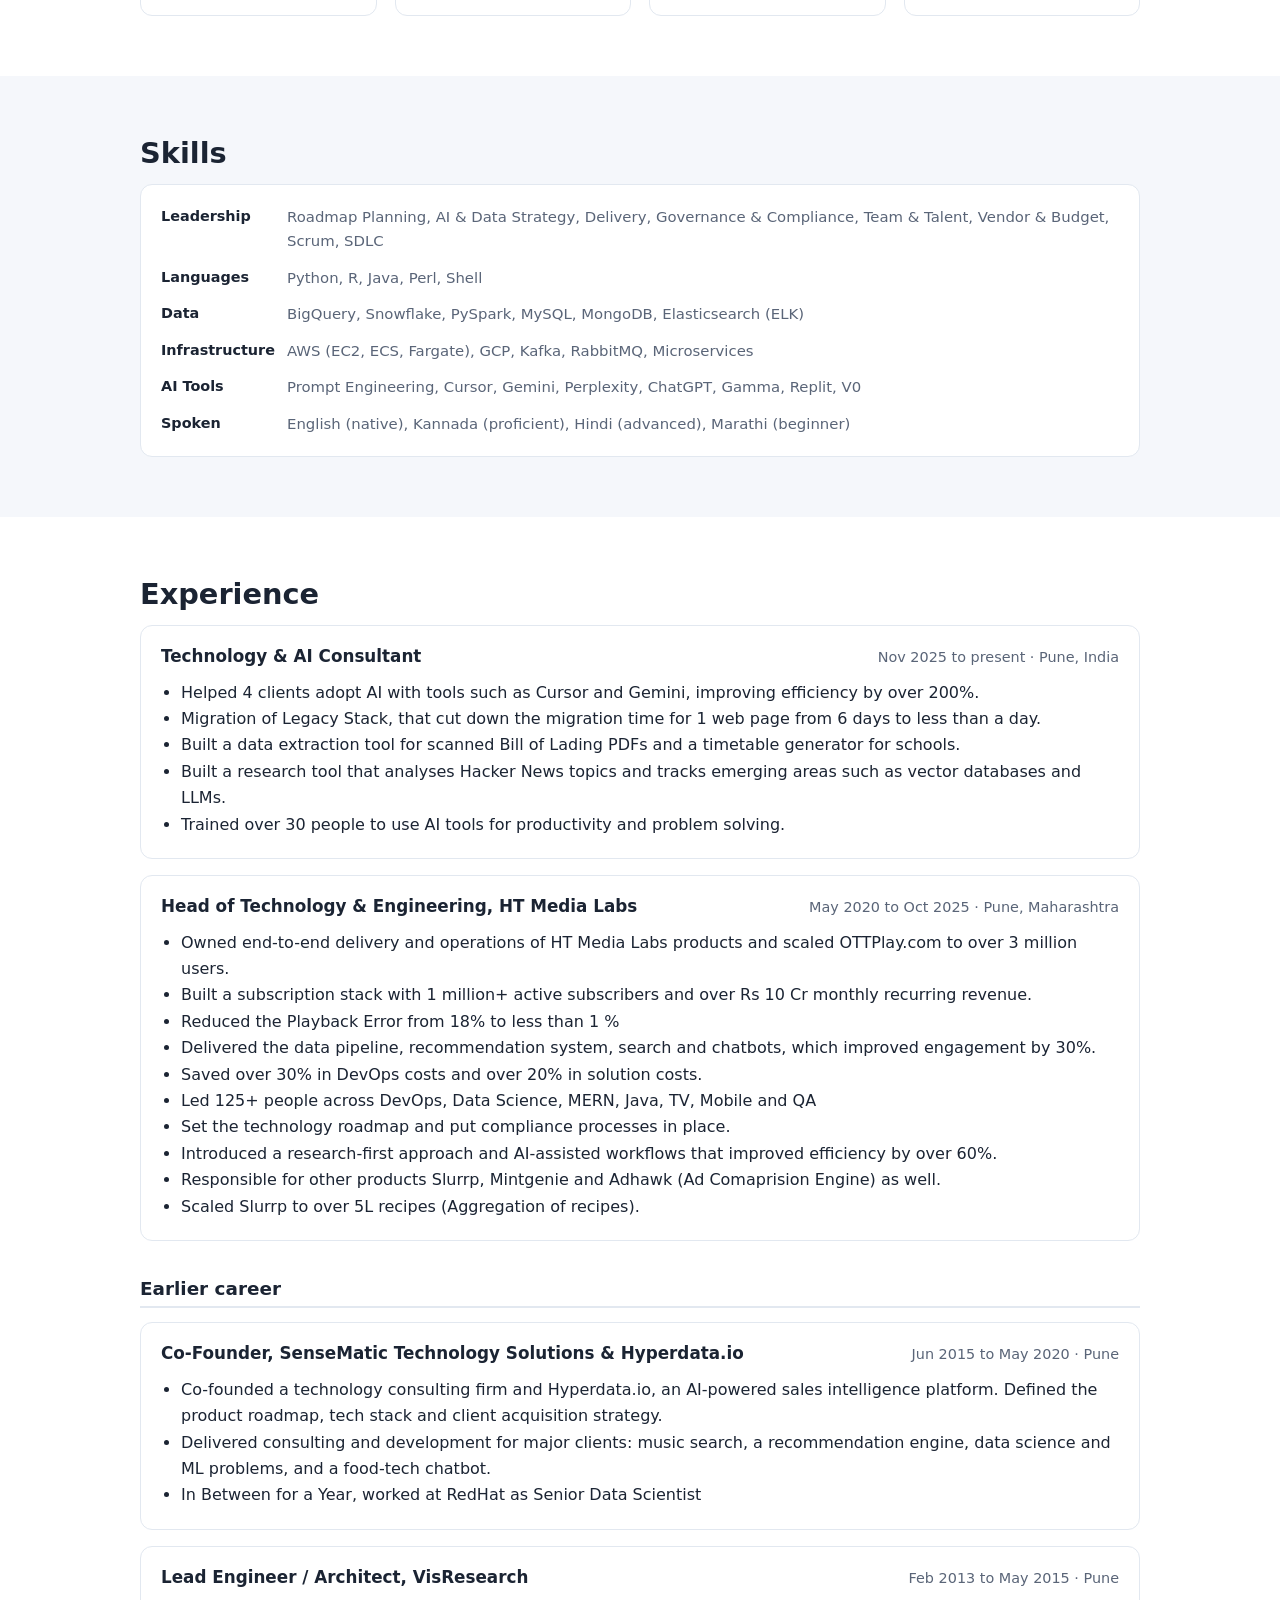
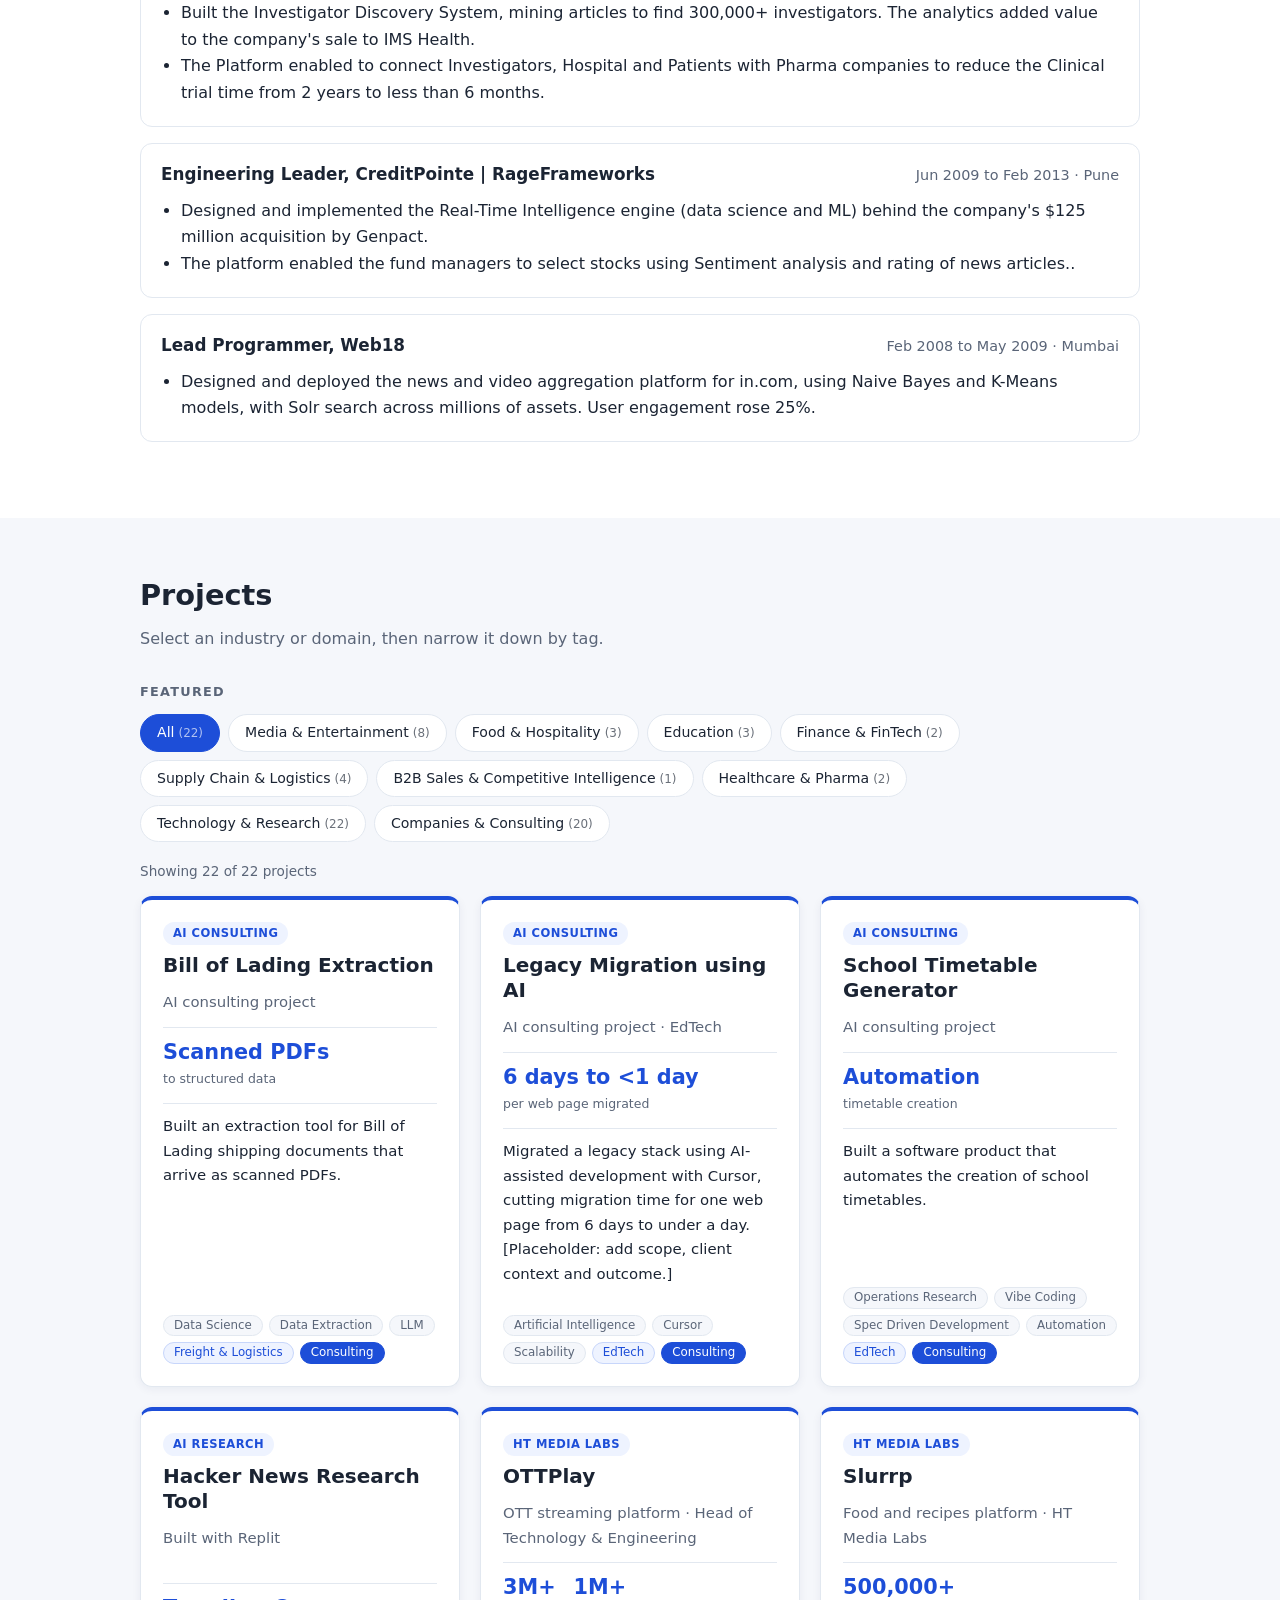
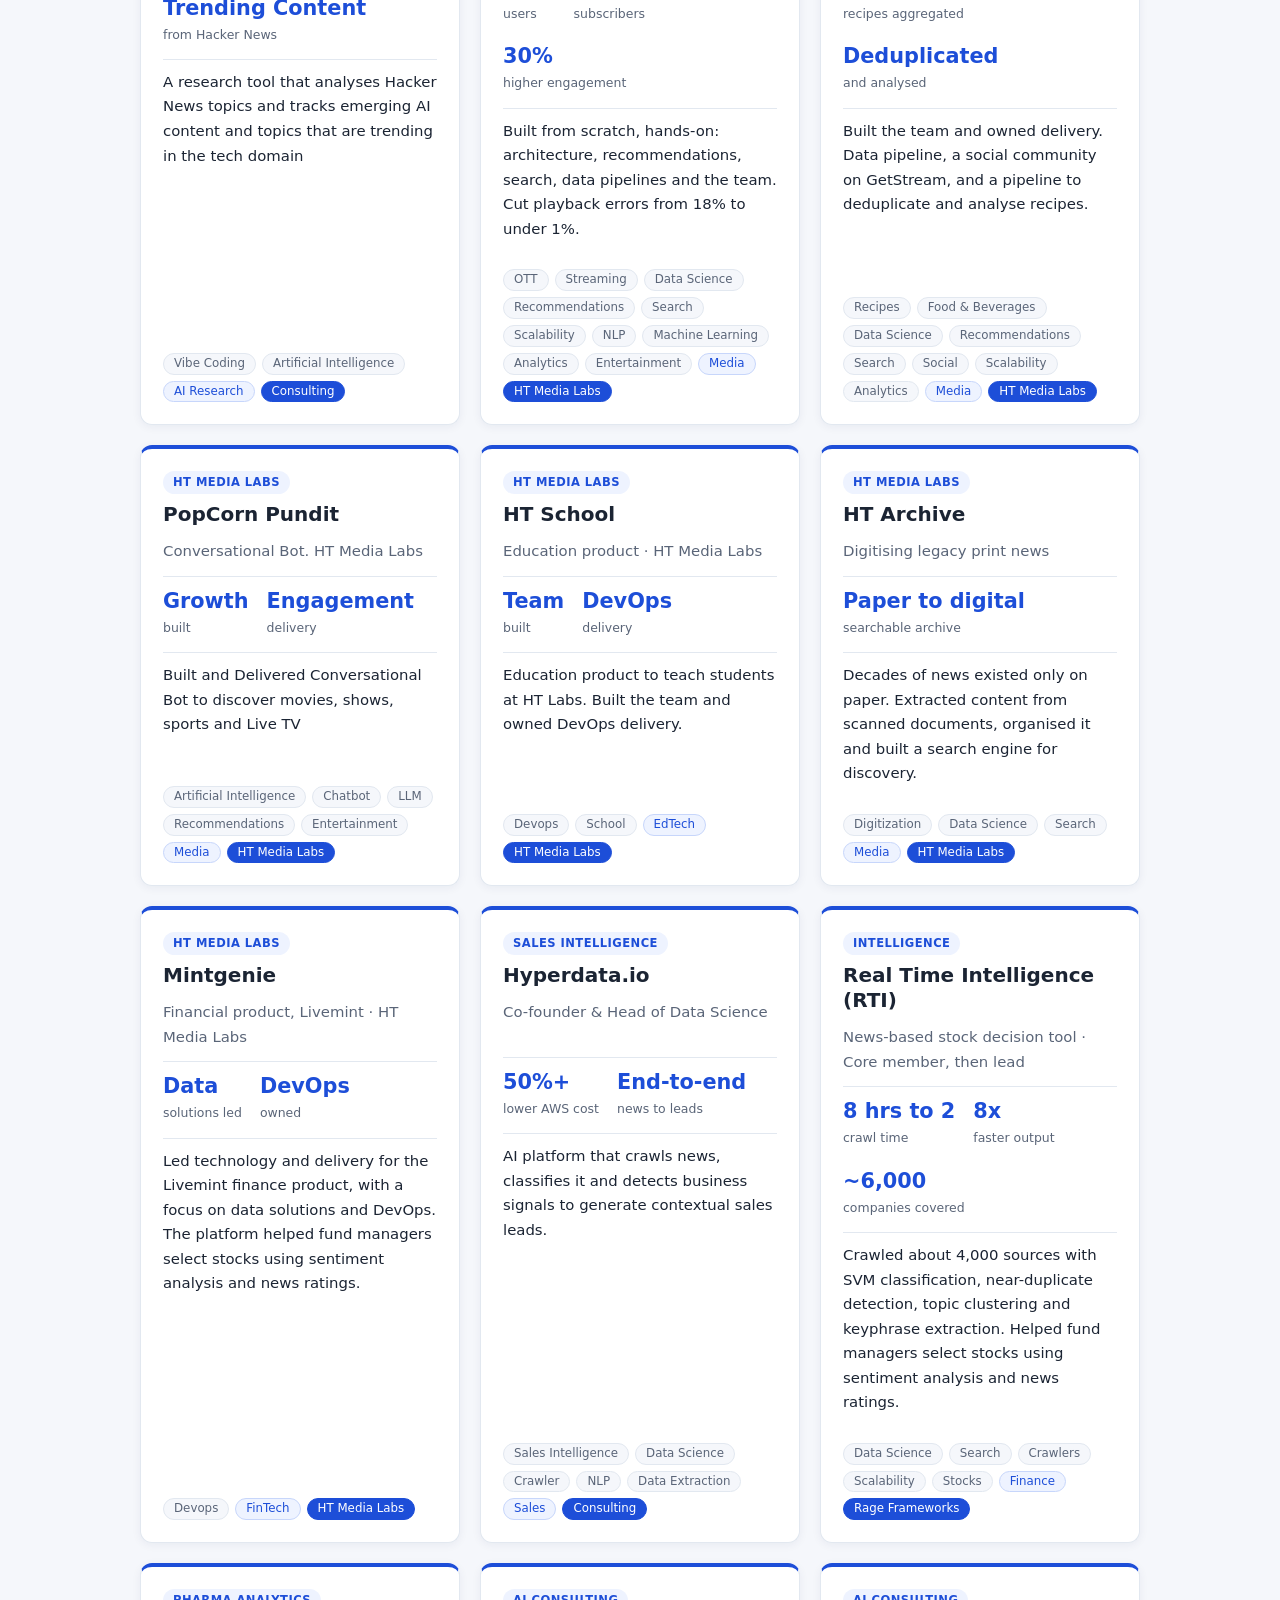
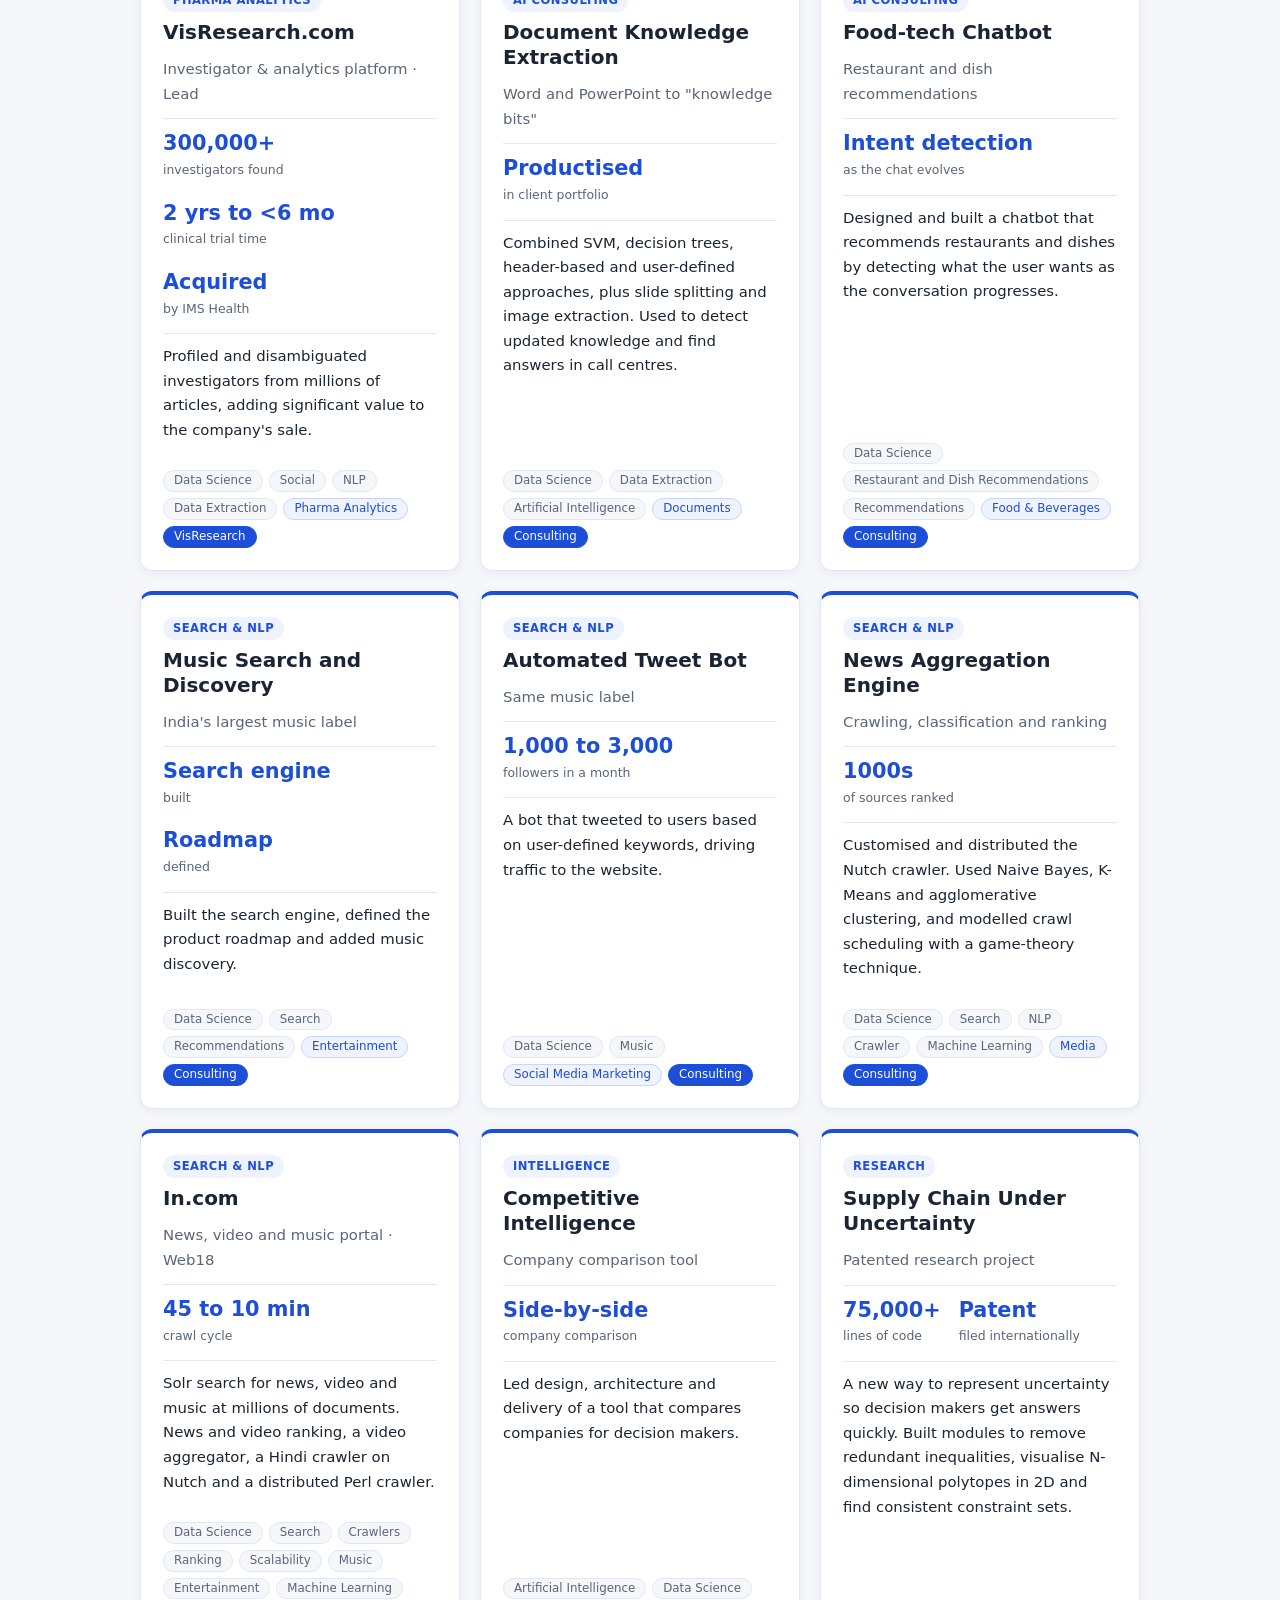
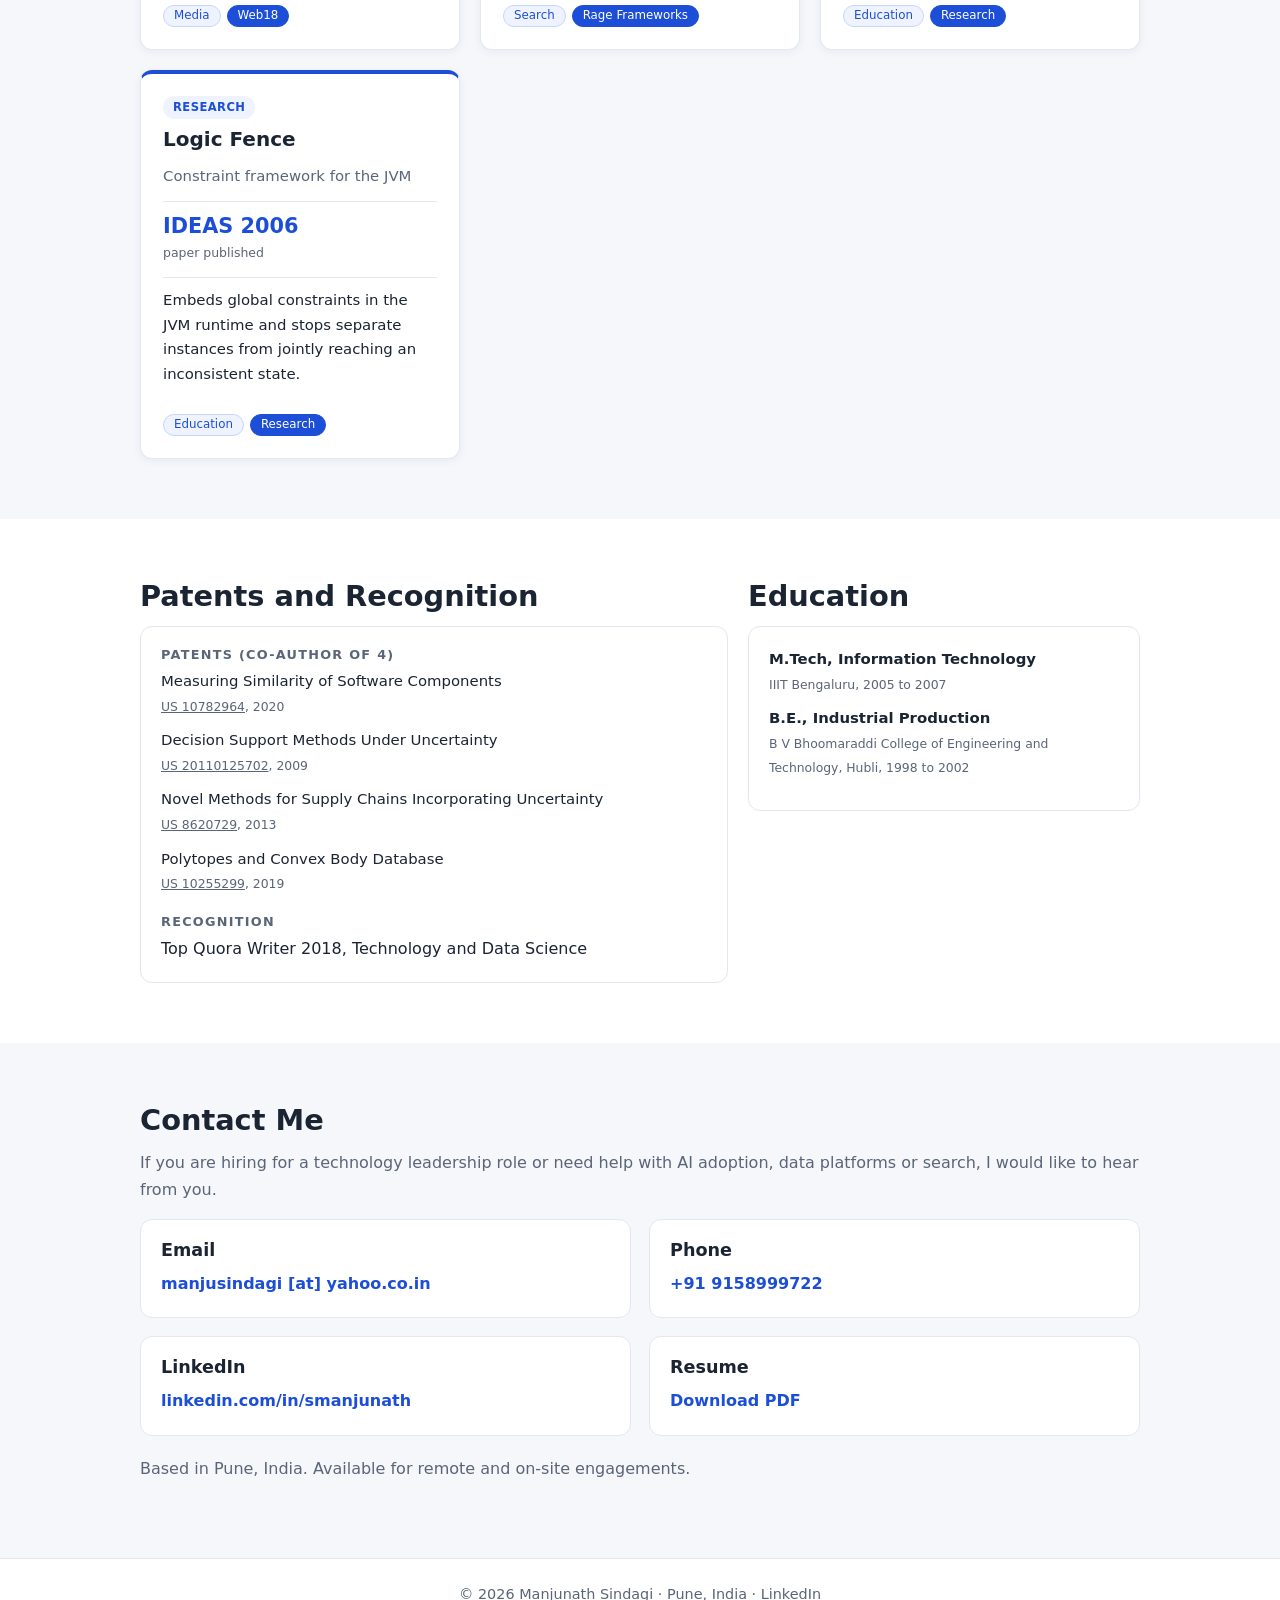
==== commit 886b6cde: "Update index.html" ====
--- a/index.html
+++ b/index.html
@@ -12,7 +12,7 @@
 
   <meta property="og:type" content="website">
   <meta property="og:title" content="Manjunath Sindagi | Technology &amp; AI Consultant">
-  <meta property="og:description" content="20 years building data, search and AI products and the teams behind them. Scaled OTTPlay to 3M+ users and led 125+ engineers.">
+  <meta property="og:description" content="20 years building Technology, Data, Search and AI products and the teams behind them. Scaled OTTPlay to 3M+ users and led 125+ engineers.">
   <meta property="og:url" content="https://s-manjunath.github.io/">
   <meta property="og:image" content="https://s-manjunath.github.io/assets/og-image.png">
   <meta name="twitter:card" content="summary_large_image">
@@ -116,6 +116,7 @@
           <ul>
             <li><i>Technology leadership roles (CTO, VP / Head of Engineering, Head of Data and AI)</i></li>
             <li><i>Consulting engagements in AI adoption, data platforms and search</i></li>
+			 <li><i>Solution Architect</i></li>
             <li><i>Advisory roles for startups and scaling teams</i></li>
           </ul>
         </div>
